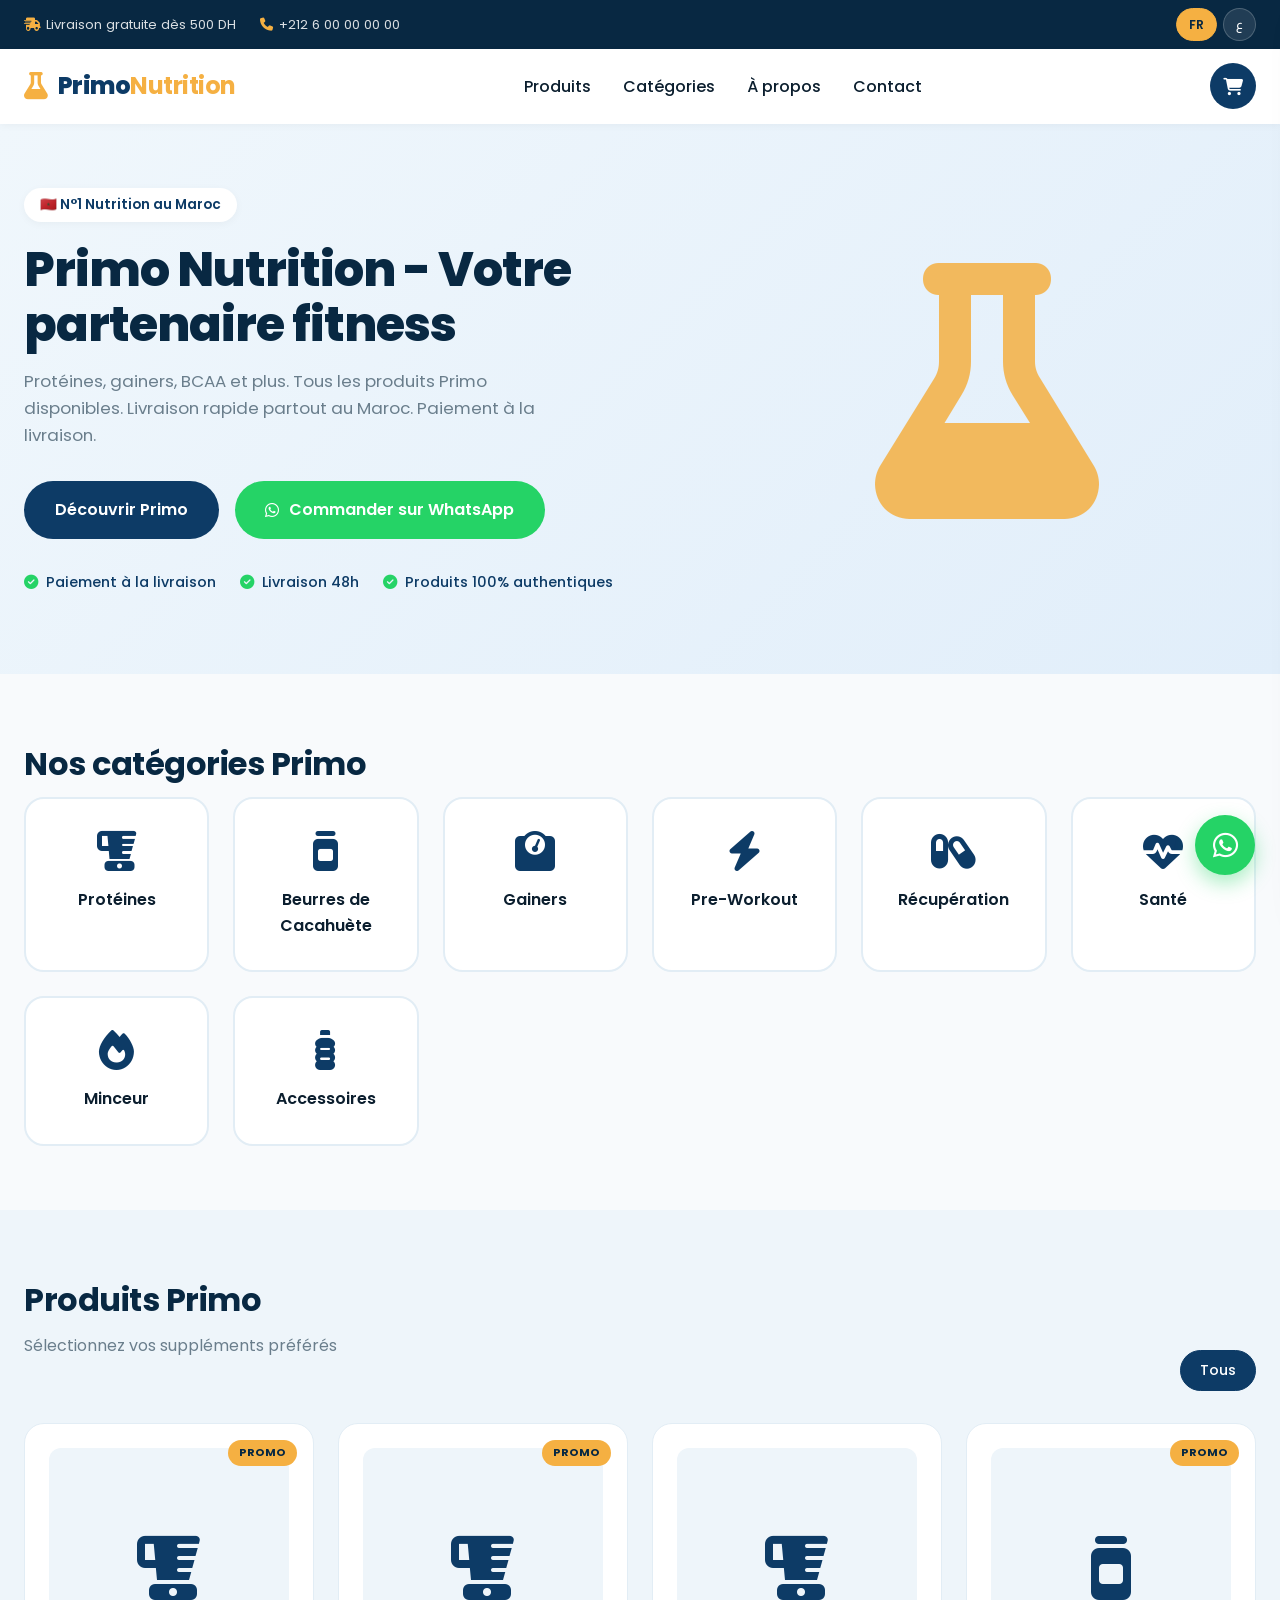
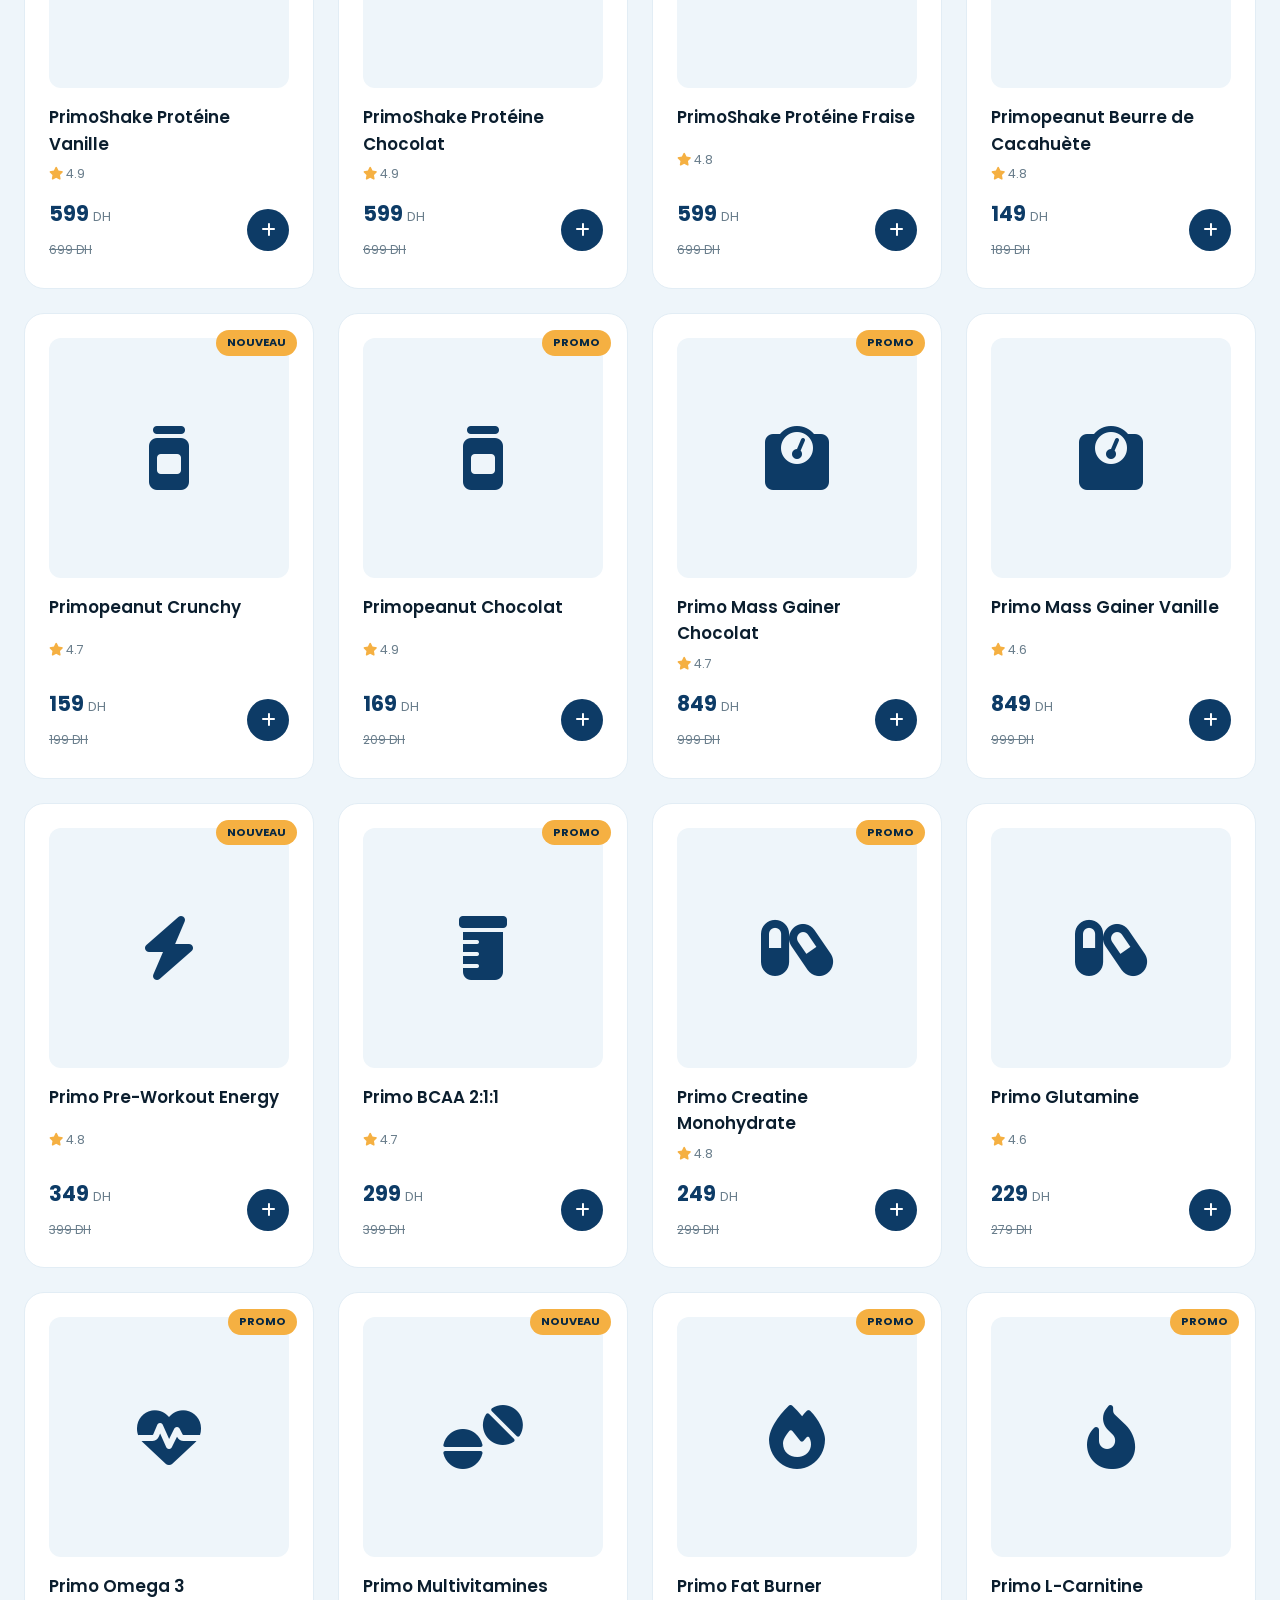
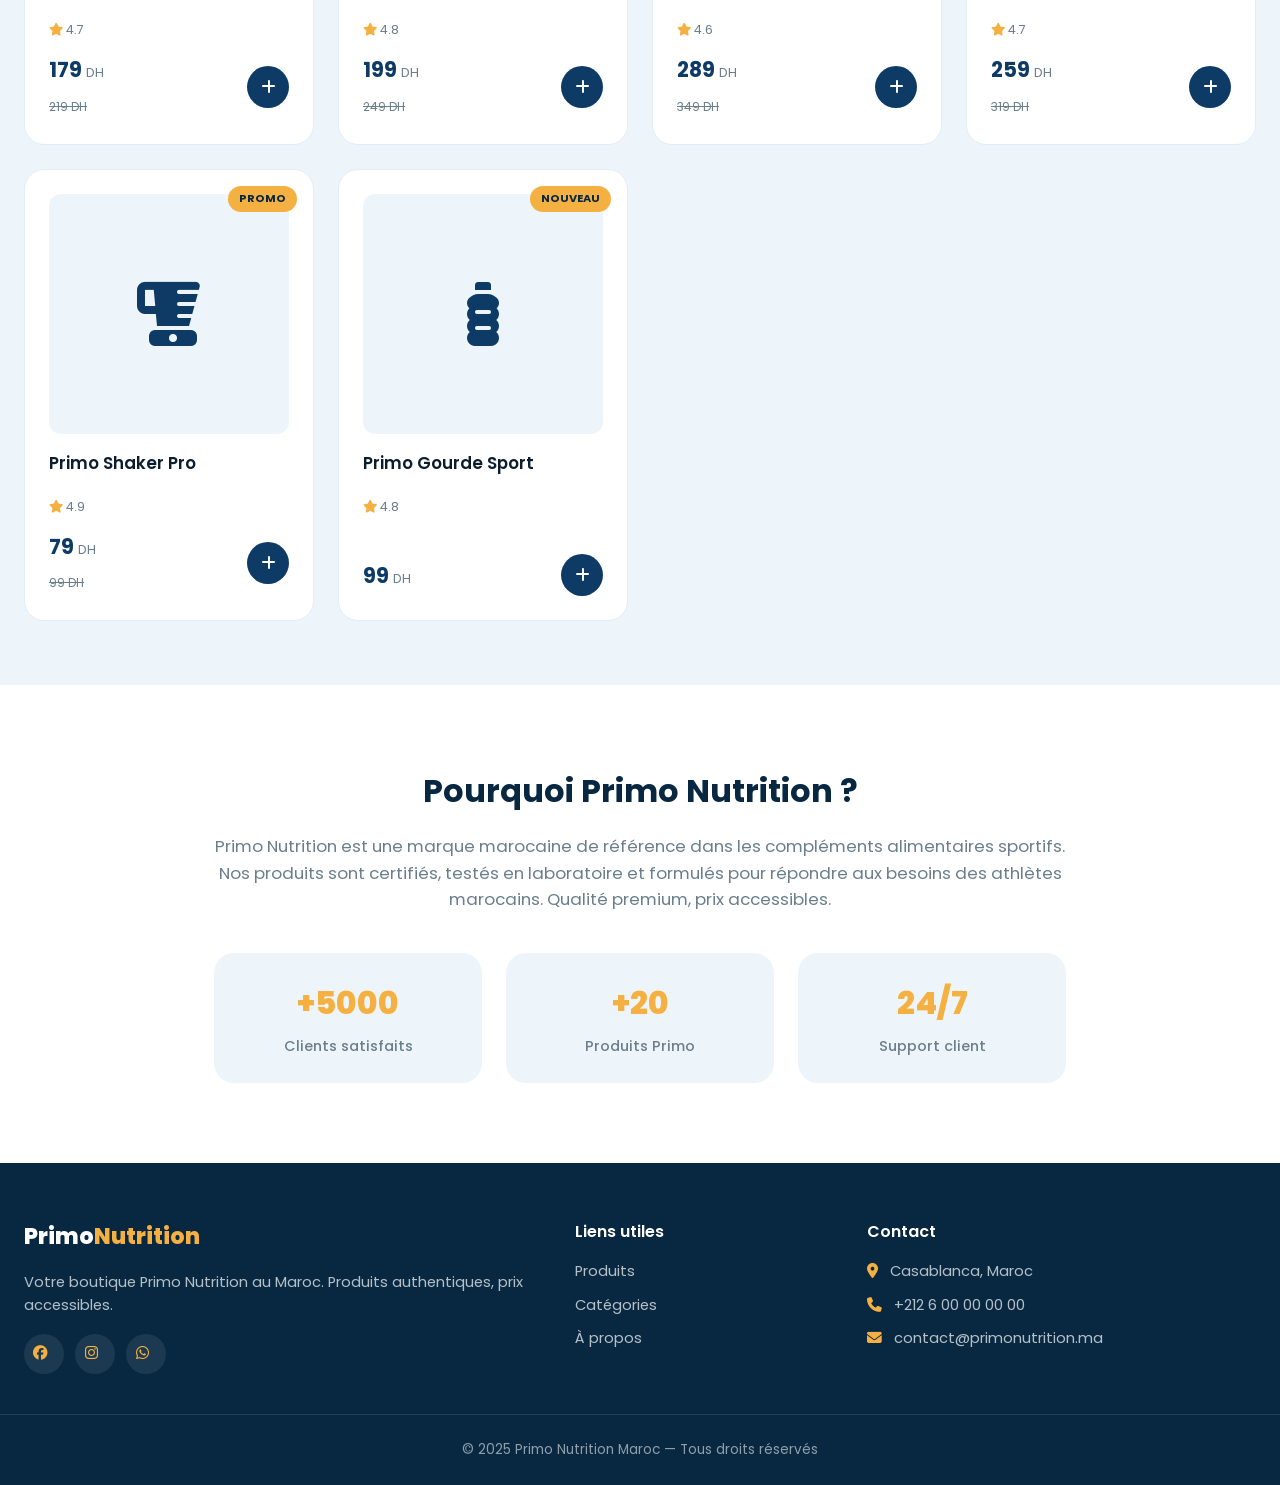
==== index.html @ eb12570e "Sites Gym" ====
<!DOCTYPE html>
<html lang="fr">
<head>
    <meta charset="UTF-8">
    <meta name="viewport" content="width=device-width, initial-scale=1.0">
    <meta name="description" content="Primo Nutrition Maroc - Compléments alimentaires sportifs. Protéines, gainers, BCAA. Livraison partout au Maroc. بريمو نيوترشن المغرب">
    <title>Primo Nutrition Maroc | Compléments Sportifs</title>
    
    <link rel="preconnect" href="https://fonts.googleapis.com">
    <link rel="preconnect" href="https://fonts.gstatic.com" crossorigin>
    <link href="https://fonts.googleapis.com/css2?family=Cairo:wght@400;600;700;900&family=Poppins:wght@400;500;600;700;800&display=swap" rel="stylesheet">
    <link rel="stylesheet" href="https://cdnjs.cloudflare.com/ajax/libs/font-awesome/6.4.0/css/all.min.css">
    <link rel="stylesheet" href="css/style.css">
</head>
<body id="bodyRoot">

    <!-- ============ TOP BAR ============ -->
    <div class="top-bar">
        <div class="container top-bar__inner">
            <div class="top-bar__left">
                <span><i class="fas fa-truck-fast"></i> <span data-i18n="freeShipping">Livraison gratuite dès 500 DH</span></span>
                <span><i class="fas fa-phone"></i> +212 6 00 00 00 00</span>
            </div>
            <div class="top-bar__right">
                <button class="lang-btn active" data-lang="fr">FR</button>
                <button class="lang-btn" data-lang="ar">ع</button>
            </div>
        </div>
    </div>

    <!-- ============ HEADER ============ -->
    <header class="header">
        <div class="container header__inner">
            <a href="#" class="logo">
                <i class="fas fa-flask"></i>
                <span>Primo<strong>Nutrition</strong></span>
            </a>

            <nav class="nav" id="mainNav">
                <a href="#products" data-i18n="navProducts">Produits</a>
                <a href="#categories" data-i18n="navCategories">Catégories</a>
                <a href="#about" data-i18n="navAbout">À propos</a>
                <a href="#contact" data-i18n="navContact">Contact</a>
            </nav>

            <div class="header__actions">
                <button class="menu-toggle" id="menuToggle" aria-label="Menu">
                    <i class="fas fa-bars"></i>
                </button>
                <button class="cart-btn" id="cartBtn" aria-label="Cart">
                    <i class="fas fa-shopping-cart"></i>
                    <span class="cart-badge" id="cartBadge">0</span>
                </button>
            </div>
        </div>
    </header>

    <!-- ============ HERO ============ -->
    <section class="hero">
        <div class="container hero__inner">
            <div class="hero__content">
                <span class="hero__badge" data-i18n="heroBadge">🇲🇦 N°1 Nutrition au Maroc</span>
                <h1 data-i18n="heroTitle">Primo Nutrition - Votre partenaire fitness</h1>
                <p data-i18n="heroSubtitle">Protéines, gainers, BCAA et plus. Tous les produits Primo disponibles. Livraison rapide partout au Maroc. Paiement à la livraison.</p>
                <div class="hero__cta">
                    <a href="#products" class="btn btn--primary" data-i18n="heroShopNow">Découvrir Primo</a>
                    <a href="https://wa.me/212600000000" target="_blank" class="btn btn--whatsapp">
                        <i class="fab fa-whatsapp"></i> <span data-i18n="heroWhatsapp">Commander sur WhatsApp</span>
                    </a>
                </div>
                <div class="hero__features">
                    <div class="feature"><i class="fas fa-check-circle"></i> <span data-i18n="feature1">Paiement à la livraison</span></div>
                    <div class="feature"><i class="fas fa-check-circle"></i> <span data-i18n="feature2">Livraison 48h</span></div>
                    <div class="feature"><i class="fas fa-check-circle"></i> <span data-i18n="feature3">Produits 100% authentiques</span></div>
                </div>
            </div>
            <div class="hero__image">
                <i class="fas fa-flask"></i>
            </div>
        </div>
    </section>

    <!-- ============ CATEGORIES ============ -->
    <section class="categories" id="categories">
        <div class="container">
            <h2 class="section-title" data-i18n="categoriesTitle">Nos catégories Primo</h2>
            <div class="categories__grid" id="categoriesGrid"></div>
        </div>
    </section>

    <!-- ============ PRODUCTS ============ -->
    <section class="products" id="products">
        <div class="container">
            <div class="products__header">
                <div>
                    <h2 class="section-title" data-i18n="productsTitle">Produits Primo</h2>
                    <p class="section-subtitle" data-i18n="productsSubtitle">Sélectionnez vos suppléments préférés</p>
                </div>
                <div class="products__filter" id="filterContainer">
                    <button class="filter-btn active" data-filter="all" data-i18n="filterAll">Tous</button>
                </div>
            </div>
            <div class="products__grid" id="productsGrid"></div>
        </div>
    </section>

    <!-- ============ ABOUT ============ -->
    <section class="about" id="about">
        <div class="container about__inner">
            <div class="about__content">
                <h2 data-i18n="aboutTitle">Pourquoi Primo Nutrition ?</h2>
                <p data-i18n="aboutText">Primo Nutrition est une marque marocaine de référence dans les compléments alimentaires sportifs. Nos produits sont certifiés, testés en laboratoire et formulés pour répondre aux besoins des athlètes marocains. Qualité premium, prix accessibles.</p>
                <div class="about__stats">
                    <div class="stat"><strong>+5000</strong> <span data-i18n="stat1">Clients satisfaits</span></div>
                    <div class="stat"><strong>+20</strong> <span data-i18n="stat2">Produits Primo</span></div>
                    <div class="stat"><strong>24/7</strong> <span data-i18n="stat3">Support client</span></div>
                </div>
            </div>
        </div>
    </section>

    <!-- ============ FOOTER ============ -->
    <footer class="footer" id="contact">
        <div class="container footer__inner">
            <div class="footer__col">
                <h3>Primo<span>Nutrition</span></h3>
                <p data-i18n="footerAbout">Votre boutique Primo Nutrition au Maroc. Produits authentiques, prix accessibles.</p>
                <div class="footer__social">
                    <a href="#"><i class="fab fa-facebook"></i></a>
                    <a href="#"><i class="fab fa-instagram"></i></a>
                    <a href="https://wa.me/212600000000"><i class="fab fa-whatsapp"></i></a>
                </div>
            </div>
            <div class="footer__col">
                <h4 data-i18n="footerLinks">Liens utiles</h4>
                <a href="#products" data-i18n="navProducts">Produits</a>
                <a href="#categories" data-i18n="navCategories">Catégories</a>
                <a href="#about" data-i18n="navAbout">À propos</a>
            </div>
            <div class="footer__col">
                <h4 data-i18n="footerContact">Contact</h4>
                <p><i class="fas fa-map-marker-alt"></i> Casablanca, Maroc</p>
                <p><i class="fas fa-phone"></i> +212 6 00 00 00 00</p>
                <p><i class="fas fa-envelope"></i> contact@primonutrition.ma</p>
            </div>
        </div>
        <div class="footer__bottom">
            <p>© 2025 Primo Nutrition Maroc — <span data-i18n="footerRights">Tous droits réservés</span></p>
        </div>
    </footer>

    <!-- ============ CART SIDEBAR ============ -->
    <aside class="cart-sidebar" id="cartSidebar">
        <div class="cart-sidebar__header">
            <h3><i class="fas fa-shopping-bag"></i> <span data-i18n="cartTitle">Mon panier</span></h3>
            <button class="close-btn" id="closeCart">&times;</button>
        </div>
        <div class="cart-sidebar__body" id="cartBody"></div>
        <div class="cart-sidebar__footer">
            <div class="cart-total">
                <span data-i18n="cartTotal">Total:</span>
                <strong id="cartTotal">0 DH</strong>
            </div>
            <button class="btn btn--primary btn--full" id="checkoutBtn" data-i18n="cartCheckout">Passer la commande</button>
        </div>
    </aside>

    <!-- ============ CHECKOUT MODAL ============ -->
    <div class="modal" id="checkoutModal">
        <div class="modal__dialog">
            <div class="modal__header">
                <h3 data-i18n="checkoutTitle">Finaliser la commande</h3>
                <button class="close-btn" id="closeCheckout">&times;</button>
            </div>
            <div class="modal__body">
                <form id="checkoutForm">
                    <div class="form-row">
                        <div class="form-group">
                            <label data-i18n="formName">Nom complet *</label>
                            <input type="text" name="name" required>
                        </div>
                        <div class="form-group">
                            <label data-i18n="formPhone">Téléphone / WhatsApp *</label>
                            <input type="tel" name="phone" required placeholder="06XXXXXXXX">
                        </div>
                    </div>
                    <div class="form-row">
                        <div class="form-group">
                            <label data-i18n="formCity">Ville *</label>
                            <input type="text" name="city" required>
                        </div>
                        <div class="form-group">
                            <label data-i18n="formAddress">Adresse *</label>
                            <input type="text" name="address" required>
                        </div>
                    </div>
                    <div class="form-group">
                        <label data-i18n="formNotes">Notes (optionnel)</label>
                        <textarea name="notes" rows="2"></textarea>
                    </div>

                    <label class="payment-label" data-i18n="formPayment">Mode de paiement *</label>
                    <div class="payment-options">
                        <label class="payment-option">
                            <input type="radio" name="payment" value="credit" checked>
                            <div class="payment-option__inner">
                                <i class="fas fa-credit-card"></i>
                                <span data-i18n="payCredit">Carte bancaire</span>
                            </div>
                        </label>
                        <label class="payment-option">
                            <input type="radio" name="payment" value="bank">
                            <div class="payment-option__inner">
                                <i class="fas fa-university"></i>
                                <span data-i18n="payBank">Virement</span>
                            </div>
                        </label>
                        <label class="payment-option">
                            <input type="radio" name="payment" value="cash">
                            <div class="payment-option__inner">
                                <i class="fas fa-money-bill-wave"></i>
                                <span data-i18n="payCash">Espèces (à la livraison)</span>
                            </div>
                        </label>
                    </div>

                    <div class="order-summary" id="orderSummary"></div>

                    <button type="submit" class="btn btn--primary btn--full" data-i18n="formConfirm">Confirmer la commande</button>
                </form>
            </div>
        </div>
    </div>

    <!-- ============ SUCCESS MODAL ============ -->
    <div class="modal" id="successModal">
        <div class="modal__dialog modal__dialog--small">
            <div class="success-content">
                <div class="success-icon"><i class="fas fa-check"></i></div>
                <h3 data-i18n="successTitle">Commande confirmée !</h3>
                <p data-i18n="successText">Merci pour votre commande Primo. Nous vous contacterons très bientôt.</p>
                <a href="https://wa.me/212600000000" target="_blank" class="btn btn--whatsapp btn--full">
                    <i class="fab fa-whatsapp"></i> <span data-i18n="successWhatsapp">Suivre sur WhatsApp</span>
                </a>
                <button class="btn btn--outline btn--full" id="closeSuccess" data-i18n="successClose">Fermer</button>
            </div>
        </div>
    </div>

    <!-- ============ OVERLAY ============ -->
    <div class="overlay" id="overlay"></div>

    <!-- ============ TOAST ============ -->
    <div class="toast" id="toast"></div>

    <!-- ============ WHATSAPP FLOAT ============ -->
    <a href="https://wa.me/212600000000?text=Bonjour%20Primo%20Nutrition" target="_blank" class="whatsapp-float" aria-label="WhatsApp">
        <i class="fab fa-whatsapp"></i>
    </a>

    <!-- ============ SCRIPTS ============ -->
    <script src="js/translations.js"></script>
    <script src="js/products.js"></script>
    <script src="js/cart.js"></script>
    <script src="js/main.js"></script>
</body>
</html>
---- css/style.css ----
/* ============================================
   GYMHOUSE - MAIN STYLESHEET
   ============================================ */

/* ---------- RESET & BASE ---------- */
* {
    margin: 0;
    padding: 0;
    box-sizing: border-box;
}

:root {
    --primary: #0d3b66;
    --primary-light: #1a4b6d;
    --primary-dark: #082842;
    --accent: #f5b042;
    --accent-dark: #e09b30;
    --success: #25d366;
    --danger: #e74c3c;
    --bg: #f8fafc;
    --bg-soft: #eef5fa;
    --text: #0b1e2e;
    --text-muted: #6a7e8c;
    --border: #e2edf5;
    --white: #ffffff;
    --shadow-sm: 0 2px 8px rgba(0, 0, 0, 0.04);
    --shadow-md: 0 8px 20px rgba(0, 0, 0, 0.08);
    --shadow-lg: 0 20px 40px rgba(0, 0, 0, 0.12);
    --radius-sm: 12px;
    --radius-md: 20px;
    --radius-lg: 28px;
    --radius-full: 999px;
    --transition: all 0.25s cubic-bezier(0.4, 0, 0.2, 1);
}

html { scroll-behavior: smooth; }

body {
    font-family: 'Poppins', 'Cairo', -apple-system, BlinkMacSystemFont, sans-serif;
    background-color: var(--bg);
    color: var(--text);
    line-height: 1.6;
    overflow-x: hidden;
}

body.rtl {
    font-family: 'Cairo', 'Poppins', sans-serif;
    direction: rtl;
    text-align: right;
}

img { max-width: 100%; display: block; }
a { text-decoration: none; color: inherit; }
button { font-family: inherit; cursor: pointer; border: none; background: none; }
input, textarea, select { font-family: inherit; }

.container {
    max-width: 1280px;
    margin: 0 auto;
    padding: 0 1.5rem;
}

/* ---------- TYPOGRAPHY ---------- */
.section-title {
    font-size: 2rem;
    font-weight: 700;
    color: var(--primary-dark);
    margin-bottom: 0.5rem;
    letter-spacing: -0.5px;
}

.section-subtitle {
    color: var(--text-muted);
    font-size: 1rem;
    margin-bottom: 2rem;
}

/* ---------- TOP BAR ---------- */
.top-bar {
    background: var(--primary-dark);
    color: rgba(255, 255, 255, 0.85);
    font-size: 0.82rem;
    padding: 0.5rem 0;
}

.top-bar__inner {
    display: flex;
    justify-content: space-between;
    align-items: center;
    gap: 1rem;
    flex-wrap: wrap;
}

.top-bar__left {
    display: flex;
    gap: 1.5rem;
    flex-wrap: wrap;
}

.top-bar__left span {
    display: flex;
    align-items: center;
    gap: 6px;
}

.top-bar__left i { color: var(--accent); }

.top-bar__right {
    display: flex;
    gap: 6px;
}

.lang-btn {
    background: rgba(255, 255, 255, 0.1);
    color: white;
    border: 1px solid rgba(255, 255, 255, 0.2);
    padding: 0.25rem 0.75rem;
    border-radius: var(--radius-full);
    font-size: 0.78rem;
    font-weight: 600;
    transition: var(--transition);
}

.lang-btn:hover,
.lang-btn.active {
    background: var(--accent);
    color: var(--primary-dark);
    border-color: var(--accent);
}

/* ---------- HEADER ---------- */
.header {
    background: var(--white);
    box-shadow: var(--shadow-sm);
    position: sticky;
    top: 0;
    z-index: 100;
    padding: 0.9rem 0;
}

.header__inner {
    display: flex;
    align-items: center;
    justify-content: space-between;
    gap: 1.5rem;
}

.logo {
    display: flex;
    align-items: center;
    gap: 10px;
    font-size: 1.5rem;
    font-weight: 800;
    color: var(--primary);
    letter-spacing: -0.5px;
}

.logo i { color: var(--accent); font-size: 1.7rem; }
.logo strong { color: var(--accent); }

.nav { display: flex; gap: 2rem; }

.nav a {
    font-weight: 500;
    color: var(--text);
    position: relative;
    padding: 0.25rem 0;
    transition: var(--transition);
}

.nav a::after {
    content: '';
    position: absolute;
    bottom: 0;
    left: 0;
    width: 0;
    height: 2px;
    background: var(--accent);
    transition: width 0.3s;
}

.nav a:hover { color: var(--primary); }
.nav a:hover::after { width: 100%; }

.header__actions {
    display: flex;
    align-items: center;
    gap: 1rem;
}

.menu-toggle {
    display: none;
    font-size: 1.4rem;
    color: var(--primary);
    padding: 0.5rem;
}

.cart-btn {
    position: relative;
    background: var(--primary);
    color: white;
    width: 46px;
    height: 46px;
    border-radius: 50%;
    display: flex;
    align-items: center;
    justify-content: center;
    font-size: 1.1rem;
    transition: var(--transition);
}

.cart-btn:hover {
    background: var(--accent);
    color: var(--primary-dark);
    transform: scale(1.05);
}

.cart-badge {
    position: absolute;
    top: -4px;
    right: -4px;
    background: var(--accent);
    color: var(--primary-dark);
    font-size: 0.7rem;
    font-weight: 700;
    width: 22px;
    height: 22px;
    border-radius: 50%;
    display: flex;
    align-items: center;
    justify-content: center;
    border: 2px solid white;
}

/* ---------- HERO ---------- */
.hero {
    background: linear-gradient(135deg, #f0f7fc 0%, #e1eefa 100%);
    padding: 4rem 0 5rem;
    position: relative;
    overflow: hidden;
}

.hero__inner {
    display: grid;
    grid-template-columns: 1.2fr 1fr;
    align-items: center;
    gap: 3rem;
}

.hero__badge {
    display: inline-block;
    background: var(--white);
    color: var(--primary);
    padding: 0.4rem 1rem;
    border-radius: var(--radius-full);
    font-size: 0.85rem;
    font-weight: 600;
    margin-bottom: 1.2rem;
    box-shadow: var(--shadow-sm);
}

.hero__content h1 {
    font-size: 3rem;
    font-weight: 800;
    line-height: 1.15;
    color: var(--primary-dark);
    margin-bottom: 1rem;
    letter-spacing: -1px;
}

.hero__content p {
    font-size: 1.05rem;
    color: var(--text-muted);
    margin-bottom: 2rem;
    max-width: 520px;
}

.hero__cta {
    display: flex;
    gap: 1rem;
    flex-wrap: wrap;
    margin-bottom: 2rem;
}

.hero__features {
    display: flex;
    gap: 1.5rem;
    flex-wrap: wrap;
}

.feature {
    display: flex;
    align-items: center;
    gap: 8px;
    font-size: 0.9rem;
    font-weight: 500;
    color: var(--primary);
}

.feature i { color: var(--success); }

.hero__image {
    display: flex;
    align-items: center;
    justify-content: center;
    font-size: 16rem;
    color: var(--accent);
    opacity: 0.85;
    animation: float 4s ease-in-out infinite;
}

@keyframes float {
    0%, 100% { transform: translateY(0); }
    50% { transform: translateY(-20px); }
}

/* ---------- BUTTONS ---------- */
.btn {
    display: inline-flex;
    align-items: center;
    justify-content: center;
    gap: 10px;
    padding: 0.9rem 1.8rem;
    border-radius: var(--radius-full);
    font-weight: 600;
    font-size: 1rem;
    transition: var(--transition);
    cursor: pointer;
    border: 2px solid transparent;
    white-space: nowrap;
}

.btn--primary { background: var(--primary); color: white; }
.btn--primary:hover {
    background: var(--primary-dark);
    transform: translateY(-2px);
    box-shadow: var(--shadow-md);
}

.btn--accent { background: var(--accent); color: var(--primary-dark); }
.btn--accent:hover { background: var(--accent-dark); transform: translateY(-2px); }

.btn--whatsapp { background: var(--success); color: white; }
.btn--whatsapp:hover {
    background: #1eaf54;
    transform: translateY(-2px);
    box-shadow: 0 8px 20px rgba(37, 211, 102, 0.35);
}

.btn--outline {
    background: transparent;
    border: 2px solid var(--primary);
    color: var(--primary);
}
.btn--outline:hover { background: var(--primary); color: white; }

.btn--full { width: 100%; }

/* ---------- CATEGORIES ---------- */
.categories { padding: 4rem 0; }

.categories__grid {
    display: grid;
    grid-template-columns: repeat(auto-fit, minmax(180px, 1fr));
    gap: 1.5rem;
}

.category-card {
    background: var(--white);
    border-radius: var(--radius-md);
    padding: 2rem 1rem;
    text-align: center;
    cursor: pointer;
    transition: var(--transition);
    border: 2px solid var(--border);
}

.category-card:hover {
    border-color: var(--accent);
    transform: translateY(-5px);
    box-shadow: var(--shadow-md);
}

.category-card i {
    font-size: 2.5rem;
    color: var(--primary);
    margin-bottom: 1rem;
}

.category-card h3 {
    font-size: 1rem;
    font-weight: 600;
    color: var(--text);
}

/* ---------- PRIMO BRAND BANNER ---------- */
.brand-banner {
    padding: 3rem 0;
    background: linear-gradient(135deg, var(--primary-dark) 0%, var(--primary) 100%);
    color: white;
    position: relative;
    overflow: hidden;
}

.brand-banner::before {
    content: 'PRIMO';
    position: absolute;
    top: 50%;
    left: 50%;
    transform: translate(-50%, -50%);
    font-size: 15rem;
    font-weight: 900;
    color: rgba(255, 255, 255, 0.03);
    letter-spacing: 20px;
    pointer-events: none;
    white-space: nowrap;
}

.brand-banner__inner {
    display: flex;
    align-items: center;
    justify-content: space-between;
    gap: 2rem;
    flex-wrap: wrap;
    position: relative;
    z-index: 1;
}

.brand-banner__badge {
    display: inline-block;
    background: var(--accent);
    color: var(--primary-dark);
    padding: 0.3rem 0.9rem;
    border-radius: var(--radius-full);
    font-size: 0.8rem;
    font-weight: 700;
    margin-bottom: 1rem;
    text-transform: uppercase;
    letter-spacing: 1px;
}

.brand-banner__content h2 {
    font-size: 2.2rem;
    font-weight: 800;
    margin-bottom: 0.8rem;
}

.brand-banner__content p {
    color: rgba(255, 255, 255, 0.8);
    max-width: 520px;
    font-size: 1rem;
}

.brand-banner__products {
    display: flex;
    gap: 1.5rem;
    flex-wrap: wrap;
}

.primo-product {
    background: rgba(255, 255, 255, 0.1);
    border: 1px solid rgba(255, 255, 255, 0.2);
    border-radius: var(--radius-md);
    padding: 1.2rem 1.8rem;
    text-align: center;
    transition: var(--transition);
    backdrop-filter: blur(10px);
    min-width: 130px;
}

.primo-product:hover {
    background: rgba(245, 176, 66, 0.15);
    border-color: var(--accent);
    transform: translateY(-3px);
}

.primo-product i {
    font-size: 2rem;
    color: var(--accent);
    display: block;
    margin-bottom: 0.6rem;
}

.primo-product span {
    font-weight: 600;
    font-size: 0.95rem;
    color: white;
}

/* ---------- PRODUCTS ---------- */
.products {
    padding: 4rem 0;
    background: var(--bg-soft);
}

.products__header {
    display: flex;
    justify-content: space-between;
    align-items: flex-end;
    gap: 2rem;
    margin-bottom: 2rem;
    flex-wrap: wrap;
}

.products__filter {
    display: flex;
    gap: 0.5rem;
    flex-wrap: wrap;
}

.filter-btn {
    background: var(--white);
    color: var(--text-muted);
    padding: 0.55rem 1.2rem;
    border-radius: var(--radius-full);
    font-size: 0.9rem;
    font-weight: 500;
    transition: var(--transition);
    border: 1px solid var(--border);
}

.filter-btn:hover { color: var(--primary); }

.filter-btn.active {
    background: var(--primary);
    color: white;
    border-color: var(--primary);
}

.products__grid {
    display: grid;
    grid-template-columns: repeat(auto-fill, minmax(250px, 1fr));
    gap: 1.5rem;
}

.product-card {
    background: var(--white);
    border-radius: var(--radius-md);
    padding: 1.5rem;
    display: flex;
    flex-direction: column;
    transition: var(--transition);
    border: 1px solid var(--border);
    position: relative;
    overflow: hidden;
}

.product-card:hover {
    transform: translateY(-6px);
    box-shadow: var(--shadow-lg);
    border-color: transparent;
}

.product-card__badge {
    position: absolute;
    top: 1rem;
    inset-inline-end: 1rem;
    background: var(--accent);
    color: var(--primary-dark);
    font-size: 0.7rem;
    font-weight: 700;
    padding: 0.25rem 0.7rem;
    border-radius: var(--radius-full);
    text-transform: uppercase;
}

.product-card__image {
    width: 100%;
    aspect-ratio: 1;
    background: var(--bg-soft);
    border-radius: var(--radius-sm);
    display: flex;
    align-items: center;
    justify-content: center;
    font-size: 4rem;
    color: var(--primary);
    margin-bottom: 1rem;
    transition: var(--transition);
}

.product-card:hover .product-card__image {
    background: #e1eefa;
    transform: scale(1.03);
}

.product-card__title {
    font-size: 1.05rem;
    font-weight: 600;
    color: var(--text);
    margin-bottom: 0.4rem;
    min-height: 2.4em;
}

.product-card__category {
    font-size: 0.8rem;
    color: var(--text-muted);
    margin-bottom: 0.8rem;
}

.product-card__footer {
    display: flex;
    align-items: center;
    justify-content: space-between;
    gap: 1rem;
    margin-top: auto;
}

.product-card__price {
    font-size: 1.3rem;
    font-weight: 700;
    color: var(--primary);
}

.product-card__price small {
    font-size: 0.8rem;
    font-weight: 400;
    color: var(--text-muted);
}

.product-card__add {
    background: var(--primary);
    color: white;
    width: 42px;
    height: 42px;
    border-radius: 50%;
    display: flex;
    align-items: center;
    justify-content: center;
    font-size: 1rem;
    transition: var(--transition);
    flex-shrink: 0;
}

.product-card__add:hover {
    background: var(--accent);
    color: var(--primary-dark);
    transform: rotate(90deg);
}

/* ---------- ABOUT ---------- */
.about { padding: 5rem 0; background: var(--white); }

.about__inner {
    max-width: 900px;
    margin: 0 auto;
    text-align: center;
}

.about__content h2 {
    font-size: 2rem;
    font-weight: 700;
    color: var(--primary-dark);
    margin-bottom: 1rem;
}

.about__content p {
    color: var(--text-muted);
    font-size: 1.05rem;
    margin-bottom: 2.5rem;
}

.about__stats {
    display: grid;
    grid-template-columns: repeat(3, 1fr);
    gap: 1.5rem;
}

.stat {
    background: var(--bg-soft);
    border-radius: var(--radius-md);
    padding: 1.5rem 1rem;
}

.stat strong {
    display: block;
    font-size: 2rem;
    font-weight: 800;
    color: var(--accent);
    margin-bottom: 0.3rem;
}

.stat span {
    font-size: 0.9rem;
    color: var(--text-muted);
    font-weight: 500;
}

/* ---------- FOOTER ---------- */
.footer {
    background: var(--primary-dark);
    color: rgba(255, 255, 255, 0.8);
    padding: 3.5rem 0 0;
}

.footer__inner {
    display: grid;
    grid-template-columns: 2fr 1fr 1.5fr;
    gap: 2rem;
    padding-bottom: 2.5rem;
}

.footer__col h3 {
    color: white;
    font-size: 1.4rem;
    font-weight: 800;
    margin-bottom: 1rem;
}

.footer__col h3 span { color: var(--accent); }

.footer__col h4 {
    color: white;
    font-size: 1rem;
    margin-bottom: 1rem;
    font-weight: 600;
}

.footer__col p,
.footer__col a {
    display: block;
    margin-bottom: 0.6rem;
    font-size: 0.92rem;
    color: rgba(255, 255, 255, 0.7);
    transition: var(--transition);
}

.footer__col a:hover { color: var(--accent); }
.footer__col i { color: var(--accent); margin-inline-end: 8px; }

.footer__social {
    display: flex;
    gap: 0.7rem;
    margin-top: 1rem;
}

.footer__social a {
    width: 40px;
    height: 40px;
    background: rgba(255, 255, 255, 0.08);
    border-radius: 50%;
    display: flex;
    align-items: center;
    justify-content: center;
    margin-bottom: 0;
}

.footer__social a:hover {
    background: var(--accent);
    color: var(--primary-dark);
}

.footer__bottom {
    border-top: 1px solid rgba(255, 255, 255, 0.1);
    padding: 1.5rem 0;
    text-align: center;
    font-size: 0.85rem;
    color: rgba(255, 255, 255, 0.55);
}

/* ---------- CART SIDEBAR ---------- */
.cart-sidebar {
    position: fixed;
    top: 0;
    inset-inline-end: -450px;
    width: 420px;
    max-width: 100vw;
    height: 100vh;
    background: var(--white);
    box-shadow: var(--shadow-lg);
    z-index: 1000;
    display: flex;
    flex-direction: column;
    transition: inset-inline-end 0.35s cubic-bezier(0.4, 0, 0.2, 1);
}

.cart-sidebar.open { inset-inline-end: 0; }

.cart-sidebar__header {
    display: flex;
    align-items: center;
    justify-content: space-between;
    padding: 1.4rem 1.5rem;
    border-bottom: 1px solid var(--border);
}

.cart-sidebar__header h3 {
    font-size: 1.2rem;
    font-weight: 700;
    color: var(--primary-dark);
    display: flex;
    align-items: center;
    gap: 10px;
}

.cart-sidebar__header i { color: var(--accent); }

.close-btn {
    font-size: 1.8rem;
    color: var(--text-muted);
    line-height: 1;
    width: 36px;
    height: 36px;
    border-radius: 50%;
    transition: var(--transition);
}

.close-btn:hover { background: var(--bg-soft); color: var(--text); }

.cart-sidebar__body {
    flex: 1;
    overflow-y: auto;
    padding: 1.5rem;
}

.cart-sidebar__footer {
    padding: 1.5rem;
    border-top: 1px solid var(--border);
    background: var(--bg-soft);
}

.cart-total {
    display: flex;
    justify-content: space-between;
    align-items: center;
    font-size: 1.1rem;
    margin-bottom: 1rem;
}

.cart-total strong {
    font-size: 1.4rem;
    color: var(--primary);
    font-weight: 800;
}

.cart-item {
    display: flex;
    gap: 1rem;
    padding-bottom: 1rem;
    margin-bottom: 1rem;
    border-bottom: 1px solid var(--border);
}

.cart-item__image {
    width: 60px;
    height: 60px;
    background: var(--bg-soft);
    border-radius: var(--radius-sm);
    display: flex;
    align-items: center;
    justify-content: center;
    font-size: 1.6rem;
    color: var(--primary);
    flex-shrink: 0;
}

.cart-item__info { flex: 1; min-width: 0; }

.cart-item__title {
    font-size: 0.92rem;
    font-weight: 600;
    margin-bottom: 0.25rem;
    color: var(--text);
    overflow: hidden;
    text-overflow: ellipsis;
    white-space: nowrap;
}

.cart-item__price {
    font-size: 0.85rem;
    color: var(--primary);
    font-weight: 600;
    margin-bottom: 0.5rem;
}

.cart-item__controls {
    display: flex;
    align-items: center;
    gap: 0.6rem;
}

.qty-btn {
    background: var(--bg-soft);
    width: 28px;
    height: 28px;
    border-radius: 8px;
    display: flex;
    align-items: center;
    justify-content: center;
    font-weight: 700;
    color: var(--primary);
    transition: var(--transition);
}

.qty-btn:hover { background: var(--primary); color: white; }

.cart-item__qty {
    min-width: 24px;
    text-align: center;
    font-weight: 600;
    font-size: 0.9rem;
}

.cart-item__remove {
    color: var(--danger);
    font-size: 0.85rem;
    margin-inline-start: auto;
    transition: var(--transition);
    padding: 4px 8px;
    border-radius: 8px;
}

.cart-item__remove:hover { background: #ffeaea; }

.empty-cart {
    text-align: center;
    padding: 3rem 1rem;
    color: var(--text-muted);
}

.empty-cart i {
    font-size: 4rem;
    color: var(--border);
    margin-bottom: 1rem;
    display: block;
}

/* ---------- MODAL ---------- */
.modal {
    position: fixed;
    inset: 0;
    background: rgba(8, 40, 66, 0.5);
    backdrop-filter: blur(4px);
    z-index: 1100;
    display: none;
    align-items: center;
    justify-content: center;
    padding: 1.5rem;
    overflow-y: auto;
}

.modal.open { display: flex; animation: fadeIn 0.3s ease; }

@keyframes fadeIn {
    from { opacity: 0; }
    to { opacity: 1; }
}

.modal__dialog {
    background: var(--white);
    border-radius: var(--radius-lg);
    width: 100%;
    max-width: 620px;
    max-height: 92vh;
    overflow-y: auto;
    animation: slideUp 0.35s cubic-bezier(0.4, 0, 0.2, 1);
    box-shadow: var(--shadow-lg);
}

.modal__dialog--small { max-width: 420px; }

@keyframes slideUp {
    from { transform: translateY(30px); opacity: 0; }
    to { transform: translateY(0); opacity: 1; }
}

.modal__header {
    display: flex;
    align-items: center;
    justify-content: space-between;
    padding: 1.5rem 1.8rem;
    border-bottom: 1px solid var(--border);
    position: sticky;
    top: 0;
    background: var(--white);
    z-index: 1;
    border-radius: var(--radius-lg) var(--radius-lg) 0 0;
}

.modal__header h3 {
    font-size: 1.3rem;
    font-weight: 700;
    color: var(--primary-dark);
}

.modal__body { padding: 1.5rem 1.8rem 2rem; }

/* ---------- FORM ---------- */
.form-row {
    display: grid;
    grid-template-columns: 1fr 1fr;
    gap: 1rem;
}

.form-group { margin-bottom: 1.1rem; }

.form-group label {
    display: block;
    font-size: 0.88rem;
    font-weight: 600;
    color: var(--text);
    margin-bottom: 0.4rem;
}

.form-group input,
.form-group textarea,
.form-group select {
    width: 100%;
    padding: 0.8rem 1rem;
    border-radius: var(--radius-sm);
    border: 1.5px solid var(--border);
    font-size: 0.95rem;
    background: var(--bg);
    transition: var(--transition);
    color: var(--text);
}

.form-group input:focus,
.form-group textarea:focus {
    outline: none;
    border-color: var(--accent);
    background: var(--white);
    box-shadow: 0 0 0 4px rgba(245, 176, 66, 0.15);
}

.form-group textarea { resize: vertical; }

/* ---------- PAYMENT OPTIONS ---------- */
.payment-label {
    display: block;
    font-size: 0.88rem;
    font-weight: 600;
    color: var(--text);
    margin: 1rem 0 0.6rem;
}

.payment-options {
    display: grid;
    grid-template-columns: repeat(3, 1fr);
    gap: 0.7rem;
    margin-bottom: 1.5rem;
}

.payment-option {
    position: relative;
    cursor: pointer;
}

.payment-option input {
    position: absolute;
    opacity: 0;
    pointer-events: none;
}

.payment-option__inner {
    display: flex;
    flex-direction: column;
    align-items: center;
    justify-content: center;
    gap: 6px;
    padding: 1rem 0.5rem;
    border: 2px solid var(--border);
    border-radius: var(--radius-sm);
    text-align: center;
    transition: var(--transition);
    background: var(--white);
}

.payment-option__inner i {
    font-size: 1.4rem;
    color: var(--primary);
}

.payment-option__inner span {
    font-size: 0.8rem;
    font-weight: 600;
    color: var(--text);
}

.payment-option input:checked + .payment-option__inner {
    border-color: var(--accent);
    background: #fff8eb;
    box-shadow: 0 0 0 4px rgba(245, 176, 66, 0.15);
}

.payment-option input:checked + .payment-option__inner i {
    color: var(--accent-dark);
}

/* ---------- ORDER SUMMARY ---------- */
.order-summary {
    background: var(--bg-soft);
    border-radius: var(--radius-sm);
    padding: 1rem 1.2rem;
    margin-bottom: 1.5rem;
    font-size: 0.9rem;
}

.order-summary__row {
    display: flex;
    justify-content: space-between;
    padding: 0.35rem 0;
    color: var(--text-muted);
}

.order-summary__row--total {
    border-top: 1px solid var(--border);
    margin-top: 0.5rem;
    padding-top: 0.7rem;
    font-weight: 700;
    color: var(--primary-dark);
    font-size: 1.05rem;
}

/* ---------- SUCCESS MODAL ---------- */
.success-content {
    padding: 2.5rem 2rem;
    text-align: center;
}

.success-icon {
    width: 80px;
    height: 80px;
    border-radius: 50%;
    background: #e8f9ef;
    color: var(--success);
    display: flex;
    align-items: center;
    justify-content: center;
    font-size: 2.5rem;
    margin: 0 auto 1.5rem;
    animation: pop 0.5s cubic-bezier(0.68, -0.55, 0.27, 1.55);
}

@keyframes pop {
    0% { transform: scale(0); }
    100% { transform: scale(1); }
}

.success-content h3 {
    font-size: 1.4rem;
    font-weight: 700;
    color: var(--primary-dark);
    margin-bottom: 0.6rem;
}

.success-content p {
    color: var(--text-muted);
    margin-bottom: 1.8rem;
}

.success-content .btn { margin-bottom: 0.7rem; }

/* ---------- OVERLAY ---------- */
.overlay {
    position: fixed;
    inset: 0;
    background: rgba(8, 40, 66, 0.5);
    z-index: 999;
    opacity: 0;
    visibility: hidden;
    transition: var(--transition);
}

.overlay.active { opacity: 1; visibility: visible; }

/* ---------- TOAST ---------- */
.toast {
    position: fixed;
    bottom: 30px;
    left: 50%;
    transform: translateX(-50%) translateY(100px);
    background: var(--primary-dark);
    color: white;
    padding: 0.9rem 1.6rem;
    border-radius: var(--radius-full);
    font-weight: 500;
    font-size: 0.92rem;
    box-shadow: var(--shadow-lg);
    z-index: 2000;
    opacity: 0;
    transition: var(--transition);
    display: flex;
    align-items: center;
    gap: 10px;
    max-width: 90vw;
}

.toast.show {
    opacity: 1;
    transform: translateX(-50%) translateY(0);
}

.toast i { color: var(--success); font-size: 1.1rem; }

/* ---------- WHATSAPP FLOAT ---------- */
.whatsapp-float {
    position: fixed;
    bottom: 25px;
    inset-inline-end: 25px;
    width: 60px;
    height: 60px;
    background: var(--success);
    color: white;
    border-radius: 50%;
    display: flex;
    align-items: center;
    justify-content: center;
    font-size: 1.8rem;
    box-shadow: 0 8px 20px rgba(37, 211, 102, 0.4);
    z-index: 900;
    transition: var(--transition);
    animation: pulse 2s infinite;
}

.whatsapp-float:hover {
    transform: scale(1.1);
    background: #1eaf54;
}

@keyframes pulse {
    0% { box-shadow: 0 8px 20px rgba(37, 211, 102, 0.4), 0 0 0 0 rgba(37, 211, 102, 0.4); }
    70% { box-shadow: 0 8px 20px rgba(37, 211, 102, 0.4), 0 0 0 15px rgba(37, 211, 102, 0); }
    100% { box-shadow: 0 8px 20px rgba(37, 211, 102, 0.4), 0 0 0 0 rgba(37, 211, 102, 0); }
}

/* ---------- RESPONSIVE ---------- */
@media (max-width: 968px) {
    .hero__inner { grid-template-columns: 1fr; text-align: center; }
    .hero__content p { margin-inline: auto; }
    .hero__cta, .hero__features { justify-content: center; }
    .hero__image { font-size: 10rem; }
    .hero__content h1 { font-size: 2.2rem; }
    .footer__inner { grid-template-columns: 1fr 1fr; }
    .brand-banner__inner { flex-direction: column; text-align: center; }
    .brand-banner__products { justify-content: center; }
    .brand-banner__content p { margin-inline: auto; }
}

@media (max-width: 768px) {
    .nav {
        position: fixed;
        top: 0;
        inset-inline-start: -100%;
        width: 75%;
        max-width: 300px;
        height: 100vh;
        background: var(--white);
        flex-direction: column;
        padding: 5rem 2rem 2rem;
        box-shadow: var(--shadow-lg);
        transition: inset-inline-start 0.35s;
        z-index: 1050;
    }
    .nav.open { inset-inline-start: 0; }
    .menu-toggle { display: block; }
    .top-bar__left span:last-child { display: none; }
    .products__header { flex-direction: column; align-items: flex-start; }
    .form-row { grid-template-columns: 1fr; }
    .payment-options { grid-template-columns: 1fr; }
    .payment-option__inner { flex-direction: row; justify-content: flex-start; padding: 0.8rem 1rem; }
    .about__stats { grid-template-columns: 1fr; }
    .footer__inner { grid-template-columns: 1fr; text-align: center; }
    .footer__social { justify-content: center; }
    .cart-sidebar { width: 100%; inset-inline-end: -100%; }
    .section-title { font-size: 1.6rem; }
}

@media (max-width: 480px) {
    .container { padding: 0 1rem; }
    .hero { padding: 2.5rem 0 3rem; }
    .hero__content h1 { font-size: 1.8rem; }
    .products__grid { grid-template-columns: repeat(auto-fill, minmax(160px, 1fr)); gap: 1rem; }
    .product-card { padding: 1rem; }
    .product-card__image { font-size: 2.5rem; }
    .product-card__title { font-size: 0.9rem; }
    .product-card__price { font-size: 1.05rem; }
    .whatsapp-float { width: 52px; height: 52px; font-size: 1.5rem; bottom: 18px; inset-inline-end: 18px; }
    .btn { padding: 0.8rem 1.3rem; font-size: 0.9rem; }
    .brand-banner__content h2 { font-size: 1.6rem; }
    .primo-product { padding: 0.9rem 1.2rem; min-width: 110px; }
}
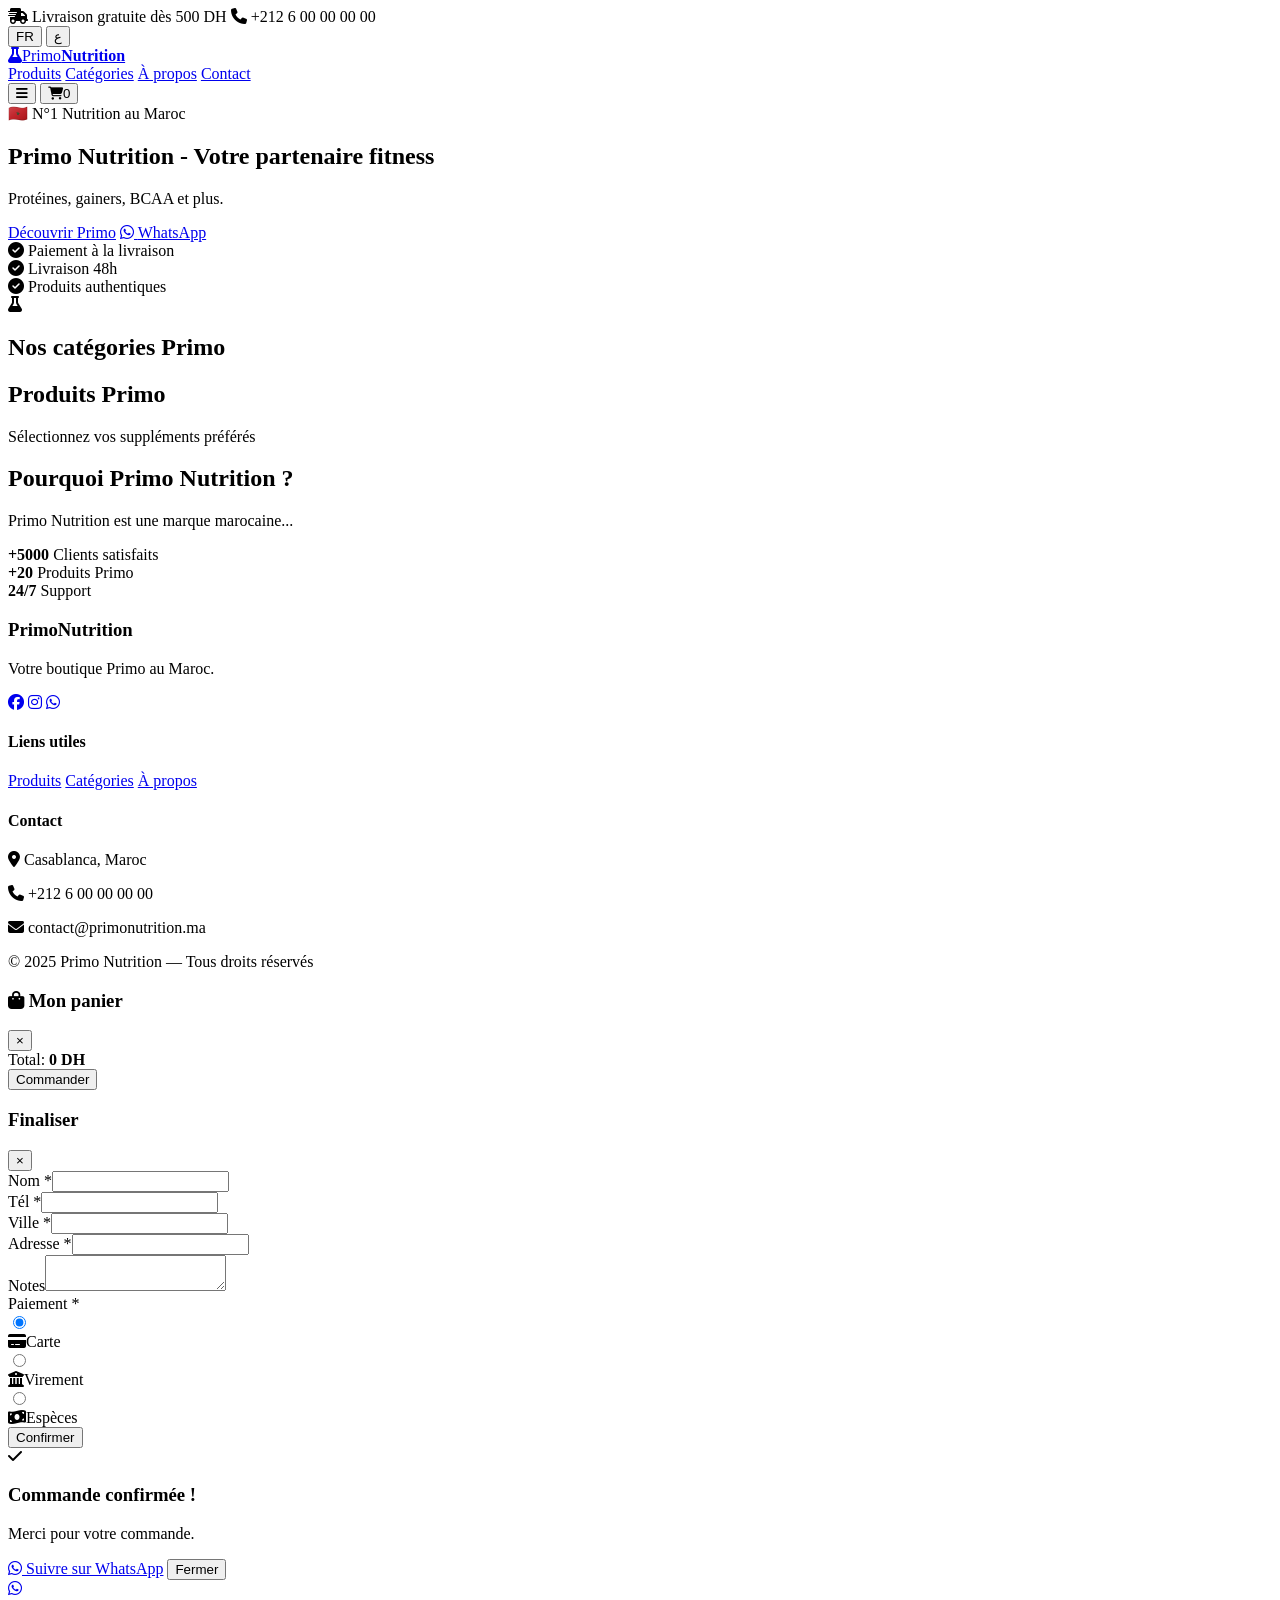
==== commit 21ce3c10: "Upload" ====
--- a/index.html
+++ b/index.html
@@ -1,267 +1,188 @@
 <!DOCTYPE html>
 <html lang="fr">
 <head>
-    <meta charset="UTF-8">
-    <meta name="viewport" content="width=device-width, initial-scale=1.0">
-    <meta name="description" content="Primo Nutrition Maroc - Compléments alimentaires sportifs. Protéines, gainers, BCAA. Livraison partout au Maroc. بريمو نيوترشن المغرب">
-    <title>Primo Nutrition Maroc | Compléments Sportifs</title>
-    
-    <link rel="preconnect" href="https://fonts.googleapis.com">
-    <link rel="preconnect" href="https://fonts.gstatic.com" crossorigin>
-    <link href="https://fonts.googleapis.com/css2?family=Cairo:wght@400;600;700;900&family=Poppins:wght@400;500;600;700;800&display=swap" rel="stylesheet">
-    <link rel="stylesheet" href="https://cdnjs.cloudflare.com/ajax/libs/font-awesome/6.4.0/css/all.min.css">
-    <link rel="stylesheet" href="css/style.css">
+<meta charset="UTF-8">
+<base href="/dashboard/gym/">
+<meta name="viewport" content="width=device-width, initial-scale=1.0">
+<title>Primo Nutrition Maroc | Compléments Sportifs</title>
+<link rel="preconnect" href="https://fonts.googleapis.com">
+<link href="https://fonts.googleapis.com/css2?family=Cairo:wght@400;600;700;900&family=Poppins:wght@400;500;600;700;800&display=swap" rel="stylesheet">
+<link rel="stylesheet" href="https://cdnjs.cloudflare.com/ajax/libs/font-awesome/6.4.0/css/all.min.css">
+<link rel="stylesheet" href="css/style.css">
 </head>
 <body id="bodyRoot">
 
-    <!-- ============ TOP BAR ============ -->
-    <div class="top-bar">
-        <div class="container top-bar__inner">
-            <div class="top-bar__left">
-                <span><i class="fas fa-truck-fast"></i> <span data-i18n="freeShipping">Livraison gratuite dès 500 DH</span></span>
-                <span><i class="fas fa-phone"></i> +212 6 00 00 00 00</span>
+<div class="top-bar">
+    <div class="container top-bar__inner">
+        <div class="top-bar__left">
+            <span><i class="fas fa-truck-fast"></i> <span data-i18n="freeShipping">Livraison gratuite dès 500 DH</span></span>
+            <span><i class="fas fa-phone"></i> +212 6 00 00 00 00</span>
+        </div>
+        <div class="top-bar__right">
+            <button class="lang-btn active" data-lang="fr">FR</button>
+            <button class="lang-btn" data-lang="ar">ع</button>
+        </div>
+    </div>
+</div>
+
+<header class="header">
+    <div class="container header__inner">
+        <a href="#" class="logo"><i class="fas fa-flask"></i><span>Primo<strong>Nutrition</strong></span></a>
+        <nav class="nav" id="mainNav">
+            <a href="#products" data-i18n="navProducts">Produits</a>
+            <a href="#categories" data-i18n="navCategories">Catégories</a>
+            <a href="#about" data-i18n="navAbout">À propos</a>
+            <a href="#contact" data-i18n="navContact">Contact</a>
+        </nav>
+        <div class="header__actions">
+            <button class="menu-toggle" id="menuToggle"><i class="fas fa-bars"></i></button>
+            <button class="cart-btn" id="cartBtn"><i class="fas fa-shopping-cart"></i><span class="cart-badge" id="cartBadge">0</span></button>
+        </div>
+    </div>
+</header>
+
+<section class="hero">
+    <div class="container hero__inner">
+        <div class="hero__content">
+            <span class="hero__badge" data-i18n="heroBadge">🇲🇦 N°1 Nutrition au Maroc</span>
+            <h1 data-i18n="heroTitle">Primo Nutrition - Votre partenaire fitness</h1>
+            <p data-i18n="heroSubtitle">Protéines, gainers, BCAA et plus.</p>
+            <div class="hero__cta">
+                <a href="#products" class="btn btn--primary" data-i18n="heroShopNow">Découvrir Primo</a>
+                <a href="https://wa.me/212600000000" target="_blank" class="btn btn--whatsapp"><i class="fab fa-whatsapp"></i> <span data-i18n="heroWhatsapp">WhatsApp</span></a>
             </div>
-            <div class="top-bar__right">
-                <button class="lang-btn active" data-lang="fr">FR</button>
-                <button class="lang-btn" data-lang="ar">ع</button>
+            <div class="hero__features">
+                <div class="feature"><i class="fas fa-check-circle"></i> <span data-i18n="feature1">Paiement à la livraison</span></div>
+                <div class="feature"><i class="fas fa-check-circle"></i> <span data-i18n="feature2">Livraison 48h</span></div>
+                <div class="feature"><i class="fas fa-check-circle"></i> <span data-i18n="feature3">Produits authentiques</span></div>
+            </div>
+        </div>
+        <div class="hero__image"><i class="fas fa-flask"></i></div>
+    </div>
+</section>
+
+<section class="categories" id="categories">
+    <div class="container">
+        <h2 class="section-title" data-i18n="categoriesTitle">Nos catégories Primo</h2>
+        <div class="categories__grid" id="categoriesGrid"></div>
+    </div>
+</section>
+
+<section class="products" id="products">
+    <div class="container">
+        <div class="products__header">
+            <div>
+                <h2 class="section-title" data-i18n="productsTitle">Produits Primo</h2>
+                <p class="section-subtitle" data-i18n="productsSubtitle">Sélectionnez vos suppléments préférés</p>
+            </div>
+            <div class="products__filter" id="filterContainer"></div>
+        </div>
+        <div class="products__grid" id="productsGrid"></div>
+    </div>
+</section>
+
+<section class="about" id="about">
+    <div class="container about__inner">
+        <div class="about__content">
+            <h2 data-i18n="aboutTitle">Pourquoi Primo Nutrition ?</h2>
+            <p data-i18n="aboutText">Primo Nutrition est une marque marocaine...</p>
+            <div class="about__stats">
+                <div class="stat"><strong>+5000</strong> <span data-i18n="stat1">Clients satisfaits</span></div>
+                <div class="stat"><strong>+20</strong> <span data-i18n="stat2">Produits Primo</span></div>
+                <div class="stat"><strong>24/7</strong> <span data-i18n="stat3">Support</span></div>
             </div>
         </div>
     </div>
+</section>
 
-    <!-- ============ HEADER ============ -->
-    <header class="header">
-        <div class="container header__inner">
-            <a href="#" class="logo">
-                <i class="fas fa-flask"></i>
-                <span>Primo<strong>Nutrition</strong></span>
-            </a>
-
-            <nav class="nav" id="mainNav">
-                <a href="#products" data-i18n="navProducts">Produits</a>
-                <a href="#categories" data-i18n="navCategories">Catégories</a>
-                <a href="#about" data-i18n="navAbout">À propos</a>
-                <a href="#contact" data-i18n="navContact">Contact</a>
-            </nav>
-
-            <div class="header__actions">
-                <button class="menu-toggle" id="menuToggle" aria-label="Menu">
-                    <i class="fas fa-bars"></i>
-                </button>
-                <button class="cart-btn" id="cartBtn" aria-label="Cart">
-                    <i class="fas fa-shopping-cart"></i>
-                    <span class="cart-badge" id="cartBadge">0</span>
-                </button>
+<footer class="footer" id="contact">
+    <div class="container footer__inner">
+        <div class="footer__col">
+            <h3>Primo<span>Nutrition</span></h3>
+            <p data-i18n="footerAbout">Votre boutique Primo au Maroc.</p>
+            <div class="footer__social">
+                <a href="#"><i class="fab fa-facebook"></i></a>
+                <a href="#"><i class="fab fa-instagram"></i></a>
+                <a href="https://wa.me/212600000000"><i class="fab fa-whatsapp"></i></a>
             </div>
         </div>
-    </header>
-
-    <!-- ============ HERO ============ -->
-    <section class="hero">
-        <div class="container hero__inner">
-            <div class="hero__content">
-                <span class="hero__badge" data-i18n="heroBadge">🇲🇦 N°1 Nutrition au Maroc</span>
-                <h1 data-i18n="heroTitle">Primo Nutrition - Votre partenaire fitness</h1>
-                <p data-i18n="heroSubtitle">Protéines, gainers, BCAA et plus. Tous les produits Primo disponibles. Livraison rapide partout au Maroc. Paiement à la livraison.</p>
-                <div class="hero__cta">
-                    <a href="#products" class="btn btn--primary" data-i18n="heroShopNow">Découvrir Primo</a>
-                    <a href="https://wa.me/212600000000" target="_blank" class="btn btn--whatsapp">
-                        <i class="fab fa-whatsapp"></i> <span data-i18n="heroWhatsapp">Commander sur WhatsApp</span>
-                    </a>
-                </div>
-                <div class="hero__features">
-                    <div class="feature"><i class="fas fa-check-circle"></i> <span data-i18n="feature1">Paiement à la livraison</span></div>
-                    <div class="feature"><i class="fas fa-check-circle"></i> <span data-i18n="feature2">Livraison 48h</span></div>
-                    <div class="feature"><i class="fas fa-check-circle"></i> <span data-i18n="feature3">Produits 100% authentiques</span></div>
-                </div>
-            </div>
-            <div class="hero__image">
-                <i class="fas fa-flask"></i>
-            </div>
+        <div class="footer__col">
+            <h4 data-i18n="footerLinks">Liens utiles</h4>
+            <a href="#products" data-i18n="navProducts">Produits</a>
+            <a href="#categories" data-i18n="navCategories">Catégories</a>
+            <a href="#about" data-i18n="navAbout">À propos</a>
         </div>
-    </section>
-
-    <!-- ============ CATEGORIES ============ -->
-    <section class="categories" id="categories">
-        <div class="container">
-            <h2 class="section-title" data-i18n="categoriesTitle">Nos catégories Primo</h2>
-            <div class="categories__grid" id="categoriesGrid"></div>
-        </div>
-    </section>
-
-    <!-- ============ PRODUCTS ============ -->
-    <section class="products" id="products">
-        <div class="container">
-            <div class="products__header">
-                <div>
-                    <h2 class="section-title" data-i18n="productsTitle">Produits Primo</h2>
-                    <p class="section-subtitle" data-i18n="productsSubtitle">Sélectionnez vos suppléments préférés</p>
-                </div>
-                <div class="products__filter" id="filterContainer">
-                    <button class="filter-btn active" data-filter="all" data-i18n="filterAll">Tous</button>
-                </div>
-            </div>
-            <div class="products__grid" id="productsGrid"></div>
-        </div>
-    </section>
-
-    <!-- ============ ABOUT ============ -->
-    <section class="about" id="about">
-        <div class="container about__inner">
-            <div class="about__content">
-                <h2 data-i18n="aboutTitle">Pourquoi Primo Nutrition ?</h2>
-                <p data-i18n="aboutText">Primo Nutrition est une marque marocaine de référence dans les compléments alimentaires sportifs. Nos produits sont certifiés, testés en laboratoire et formulés pour répondre aux besoins des athlètes marocains. Qualité premium, prix accessibles.</p>
-                <div class="about__stats">
-                    <div class="stat"><strong>+5000</strong> <span data-i18n="stat1">Clients satisfaits</span></div>
-                    <div class="stat"><strong>+20</strong> <span data-i18n="stat2">Produits Primo</span></div>
-                    <div class="stat"><strong>24/7</strong> <span data-i18n="stat3">Support client</span></div>
-                </div>
-            </div>
-        </div>
-    </section>
-
-    <!-- ============ FOOTER ============ -->
-    <footer class="footer" id="contact">
-        <div class="container footer__inner">
-            <div class="footer__col">
-                <h3>Primo<span>Nutrition</span></h3>
-                <p data-i18n="footerAbout">Votre boutique Primo Nutrition au Maroc. Produits authentiques, prix accessibles.</p>
-                <div class="footer__social">
-                    <a href="#"><i class="fab fa-facebook"></i></a>
-                    <a href="#"><i class="fab fa-instagram"></i></a>
-                    <a href="https://wa.me/212600000000"><i class="fab fa-whatsapp"></i></a>
-                </div>
-            </div>
-            <div class="footer__col">
-                <h4 data-i18n="footerLinks">Liens utiles</h4>
-                <a href="#products" data-i18n="navProducts">Produits</a>
-                <a href="#categories" data-i18n="navCategories">Catégories</a>
-                <a href="#about" data-i18n="navAbout">À propos</a>
-            </div>
-            <div class="footer__col">
-                <h4 data-i18n="footerContact">Contact</h4>
-                <p><i class="fas fa-map-marker-alt"></i> Casablanca, Maroc</p>
-                <p><i class="fas fa-phone"></i> +212 6 00 00 00 00</p>
-                <p><i class="fas fa-envelope"></i> contact@primonutrition.ma</p>
-            </div>
-        </div>
-        <div class="footer__bottom">
-            <p>© 2025 Primo Nutrition Maroc — <span data-i18n="footerRights">Tous droits réservés</span></p>
-        </div>
-    </footer>
-
-    <!-- ============ CART SIDEBAR ============ -->
-    <aside class="cart-sidebar" id="cartSidebar">
-        <div class="cart-sidebar__header">
-            <h3><i class="fas fa-shopping-bag"></i> <span data-i18n="cartTitle">Mon panier</span></h3>
-            <button class="close-btn" id="closeCart">&times;</button>
-        </div>
-        <div class="cart-sidebar__body" id="cartBody"></div>
-        <div class="cart-sidebar__footer">
-            <div class="cart-total">
-                <span data-i18n="cartTotal">Total:</span>
-                <strong id="cartTotal">0 DH</strong>
-            </div>
-            <button class="btn btn--primary btn--full" id="checkoutBtn" data-i18n="cartCheckout">Passer la commande</button>
-        </div>
-    </aside>
-
-    <!-- ============ CHECKOUT MODAL ============ -->
-    <div class="modal" id="checkoutModal">
-        <div class="modal__dialog">
-            <div class="modal__header">
-                <h3 data-i18n="checkoutTitle">Finaliser la commande</h3>
-                <button class="close-btn" id="closeCheckout">&times;</button>
-            </div>
-            <div class="modal__body">
-                <form id="checkoutForm">
-                    <div class="form-row">
-                        <div class="form-group">
-                            <label data-i18n="formName">Nom complet *</label>
-                            <input type="text" name="name" required>
-                        </div>
-                        <div class="form-group">
-                            <label data-i18n="formPhone">Téléphone / WhatsApp *</label>
-                            <input type="tel" name="phone" required placeholder="06XXXXXXXX">
-                        </div>
-                    </div>
-                    <div class="form-row">
-                        <div class="form-group">
-                            <label data-i18n="formCity">Ville *</label>
-                            <input type="text" name="city" required>
-                        </div>
-                        <div class="form-group">
-                            <label data-i18n="formAddress">Adresse *</label>
-                            <input type="text" name="address" required>
-                        </div>
-                    </div>
-                    <div class="form-group">
-                        <label data-i18n="formNotes">Notes (optionnel)</label>
-                        <textarea name="notes" rows="2"></textarea>
-                    </div>
-
-                    <label class="payment-label" data-i18n="formPayment">Mode de paiement *</label>
-                    <div class="payment-options">
-                        <label class="payment-option">
-                            <input type="radio" name="payment" value="credit" checked>
-                            <div class="payment-option__inner">
-                                <i class="fas fa-credit-card"></i>
-                                <span data-i18n="payCredit">Carte bancaire</span>
-                            </div>
-                        </label>
-                        <label class="payment-option">
-                            <input type="radio" name="payment" value="bank">
-                            <div class="payment-option__inner">
-                                <i class="fas fa-university"></i>
-                                <span data-i18n="payBank">Virement</span>
-                            </div>
-                        </label>
-                        <label class="payment-option">
-                            <input type="radio" name="payment" value="cash">
-                            <div class="payment-option__inner">
-                                <i class="fas fa-money-bill-wave"></i>
-                                <span data-i18n="payCash">Espèces (à la livraison)</span>
-                            </div>
-                        </label>
-                    </div>
-
-                    <div class="order-summary" id="orderSummary"></div>
-
-                    <button type="submit" class="btn btn--primary btn--full" data-i18n="formConfirm">Confirmer la commande</button>
-                </form>
-            </div>
+        <div class="footer__col">
+            <h4 data-i18n="footerContact">Contact</h4>
+            <p><i class="fas fa-map-marker-alt"></i> Casablanca, Maroc</p>
+            <p><i class="fas fa-phone"></i> +212 6 00 00 00 00</p>
+            <p><i class="fas fa-envelope"></i> contact@primonutrition.ma</p>
         </div>
     </div>
+    <div class="footer__bottom"><p>© 2025 Primo Nutrition — <span data-i18n="footerRights">Tous droits réservés</span></p></div>
+</footer>
 
-    <!-- ============ SUCCESS MODAL ============ -->
-    <div class="modal" id="successModal">
-        <div class="modal__dialog modal__dialog--small">
-            <div class="success-content">
-                <div class="success-icon"><i class="fas fa-check"></i></div>
-                <h3 data-i18n="successTitle">Commande confirmée !</h3>
-                <p data-i18n="successText">Merci pour votre commande Primo. Nous vous contacterons très bientôt.</p>
-                <a href="https://wa.me/212600000000" target="_blank" class="btn btn--whatsapp btn--full">
-                    <i class="fab fa-whatsapp"></i> <span data-i18n="successWhatsapp">Suivre sur WhatsApp</span>
-                </a>
-                <button class="btn btn--outline btn--full" id="closeSuccess" data-i18n="successClose">Fermer</button>
-            </div>
+<aside class="cart-sidebar" id="cartSidebar">
+    <div class="cart-sidebar__header">
+        <h3><i class="fas fa-shopping-bag"></i> <span data-i18n="cartTitle">Mon panier</span></h3>
+        <button class="close-btn" id="closeCart">&times;</button>
+    </div>
+    <div class="cart-sidebar__body" id="cartBody"></div>
+    <div class="cart-sidebar__footer">
+        <div class="cart-total"><span data-i18n="cartTotal">Total:</span> <strong id="cartTotal">0 DH</strong></div>
+        <button class="btn btn--primary btn--full" id="checkoutBtn" data-i18n="cartCheckout">Commander</button>
+    </div>
+</aside>
+
+<div class="modal" id="checkoutModal">
+    <div class="modal__dialog">
+        <div class="modal__header">
+            <h3 data-i18n="checkoutTitle">Finaliser</h3>
+            <button class="close-btn" id="closeCheckout">&times;</button>
+        </div>
+        <div class="modal__body">
+            <form id="checkoutForm">
+                <div class="form-row">
+                    <div class="form-group"><label data-i18n="formName">Nom *</label><input name="name" required></div>
+                    <div class="form-group"><label data-i18n="formPhone">Tél *</label><input name="phone" required></div>
+                </div>
+                <div class="form-row">
+                    <div class="form-group"><label data-i18n="formCity">Ville *</label><input name="city" required></div>
+                    <div class="form-group"><label data-i18n="formAddress">Adresse *</label><input name="address" required></div>
+                </div>
+                <div class="form-group"><label data-i18n="formNotes">Notes</label><textarea name="notes" rows="2"></textarea></div>
+                <label class="payment-label" data-i18n="formPayment">Paiement *</label>
+                <div class="payment-options">
+                    <label class="payment-option"><input type="radio" name="payment" value="credit" checked><div class="payment-option__inner"><i class="fas fa-credit-card"></i><span data-i18n="payCredit">Carte</span></div></label>
+                    <label class="payment-option"><input type="radio" name="payment" value="bank"><div class="payment-option__inner"><i class="fas fa-university"></i><span data-i18n="payBank">Virement</span></div></label>
+                    <label class="payment-option"><input type="radio" name="payment" value="cash"><div class="payment-option__inner"><i class="fas fa-money-bill-wave"></i><span data-i18n="payCash">Espèces</span></div></label>
+                </div>
+                <div class="order-summary" id="orderSummary"></div>
+                <button type="submit" class="btn btn--primary btn--full" data-i18n="formConfirm">Confirmer</button>
+            </form>
         </div>
     </div>
+</div>
 
-    <!-- ============ OVERLAY ============ -->
-    <div class="overlay" id="overlay"></div>
+<div class="modal" id="successModal">
+    <div class="modal__dialog modal__dialog--small">
+        <div class="success-content">
+            <div class="success-icon"><i class="fas fa-check"></i></div>
+            <h3 data-i18n="successTitle">Commande confirmée !</h3>
+            <p data-i18n="successText">Merci pour votre commande.</p>
+            <a href="#" target="_blank" class="btn btn--whatsapp btn--full"><i class="fab fa-whatsapp"></i> <span data-i18n="successWhatsapp">Suivre sur WhatsApp</span></a>
+            <button class="btn btn--outline btn--full" id="closeSuccess" data-i18n="successClose">Fermer</button>
+        </div>
+    </div>
+</div>
 
-    <!-- ============ TOAST ============ -->
-    <div class="toast" id="toast"></div>
+<div class="overlay" id="overlay"></div>
+<div class="toast" id="toast"></div>
+<a href="https://wa.me/212600000000" class="whatsapp-float" target="_blank"><i class="fab fa-whatsapp"></i></a>
 
-    <!-- ============ WHATSAPP FLOAT ============ -->
-    <a href="https://wa.me/212600000000?text=Bonjour%20Primo%20Nutrition" target="_blank" class="whatsapp-float" aria-label="WhatsApp">
-        <i class="fab fa-whatsapp"></i>
-    </a>
-
-    <!-- ============ SCRIPTS ============ -->
-    <script src="js/translations.js"></script>
-    <script src="js/products.js"></script>
-    <script src="js/cart.js"></script>
-    <script src="js/main.js"></script>
+<script src="js/translations.js"></script>
+<script src="js/api.js"></script>
+<script src="js/cart.js"></script>
+<script src="js/store.js"></script>
 </body>
 </html>
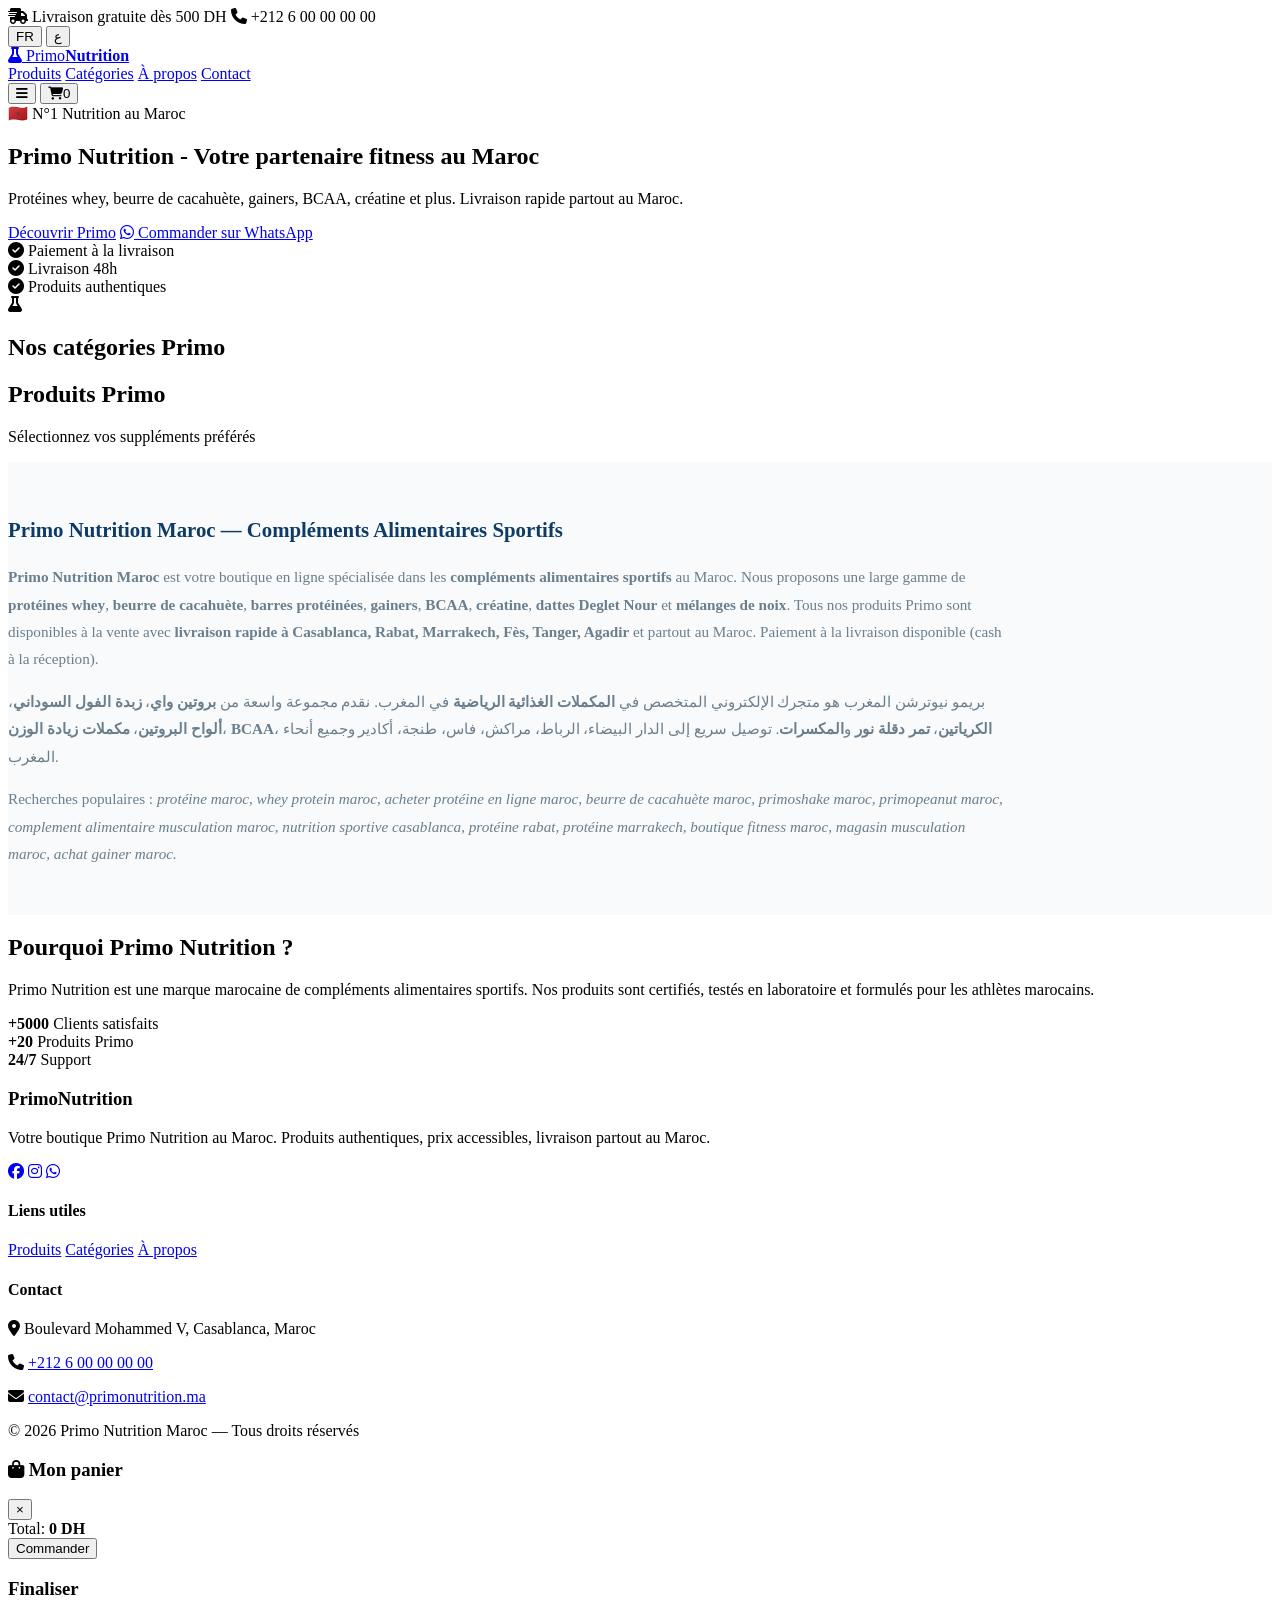
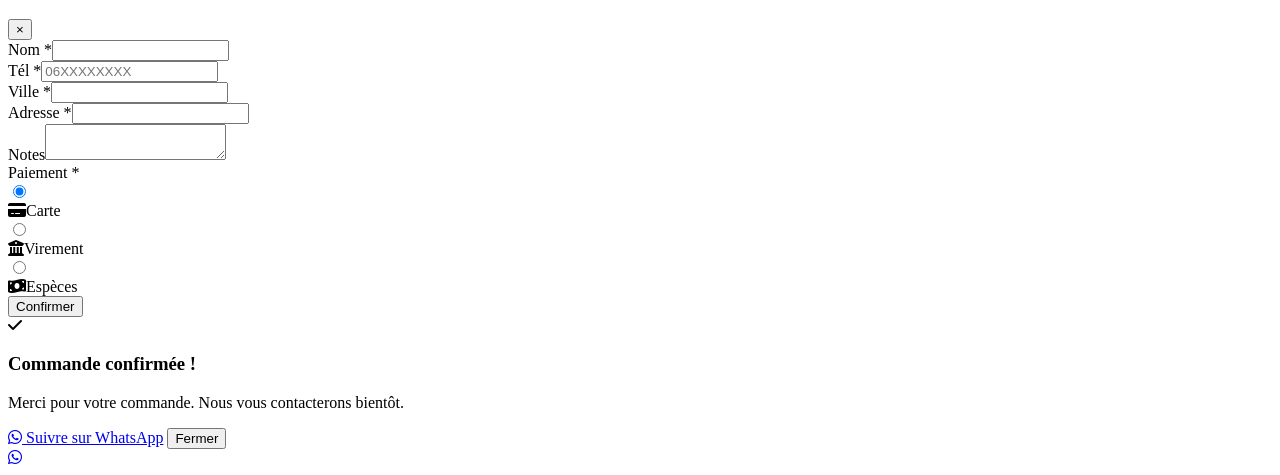
==== commit b4470d6f: "New Born" ====
--- a/index.html
+++ b/index.html
@@ -1,17 +1,199 @@
 <!DOCTYPE html>
-<html lang="fr">
+<html lang="fr" dir="ltr">
 <head>
 <meta charset="UTF-8">
+<meta http-equiv="X-UA-Compatible" content="IE=edge">
+
+<!-- ============================================
+     BASE
+============================================ -->
 <base href="/dashboard/gym/">
 <meta name="viewport" content="width=device-width, initial-scale=1.0">
-<title>Primo Nutrition Maroc | Compléments Sportifs</title>
+<meta name="theme-color" content="#0d3b66">
+
+<!-- ============================================
+     PRIMARY SEO — TITLE & DESCRIPTION
+============================================ -->
+<title>Primo Nutrition Maroc | Protéines, Beurre de Cacahuète & Compléments Sportifs — Livraison Partout au Maroc</title>
+
+<meta name="description" content="Achetez Primo Nutrition au Maroc ✅ Protéines whey, beurre de cacahuète, BCAA, créatine, barres protéinées, dattes & noix. Paiement à la livraison 🚚 Livraison 48h à Casablanca, Rabat, Marrakech, Fès, Tanger. PrimoShake, Primopeanut & plus.">
+
+<meta name="keywords" content="primo nutrition maroc, primo maroc, primoshake maroc, primopeanut maroc, protéine maroc, whey maroc, beurre de cacahuète maroc, complement alimentaire maroc, nutrition sportive maroc, musculation maroc, fitness maroc, gainer maroc, bcaa maroc, créatine maroc, barre protéinée maroc, dattes deglet nour, noix maroc, achat protéine en ligne maroc, livraison protéine casablanca, protéine rabat, protéine marrakech, magasin musculation maroc, boutique fitness maroc, sport nutrition maroc, primobar, primocookies, primodates, primonuts, primooats, primopancakes, primorice, primolemon, primobutter, primomix, primomagnesium, primozinc, primod3k2, primoomega3, بريمو المغرب, بروتين المغرب, زبدة الفول السوداني المغرب, مكملات غذائية المغرب, تغذية رياضية المغرب">
+
+<meta name="author" content="Primo Nutrition Maroc">
+<meta name="robots" content="index, follow, max-image-preview:large, max-snippet:-1, max-video-preview:-1">
+<meta name="googlebot" content="index, follow">
+<meta name="language" content="French, Arabic">
+<meta name="geo.region" content="MA">
+<meta name="geo.placename" content="Casablanca, Maroc">
+<meta name="geo.position" content="33.5731;-7.5898">
+<meta name="ICBM" content="33.5731, -7.5898">
+
+<!-- ============================================
+     CANONICAL & ALTERNATES
+============================================ -->
+<link rel="canonical" href="https://goatx666.ngrok.app/dashboard/gym/">
+<link rel="alternate" hreflang="fr-MA" href="https://goatx666.ngrok.app/dashboard/gym/">
+<link rel="alternate" hreflang="ar-MA" href="https://goatx666.ngrok.app/dashboard/gym/?lang=ar">
+<link rel="alternate" hreflang="x-default" href="https://goatx666.ngrok.app/dashboard/gym/">
+
+<!-- ============================================
+     OPEN GRAPH (Facebook / WhatsApp)
+============================================ -->
+<meta property="og:type" content="website">
+<meta property="og:site_name" content="Primo Nutrition Maroc">
+<meta property="og:title" content="Primo Nutrition Maroc | Protéines & Compléments Sportifs — Livraison 48h">
+<meta property="og:description" content="Protéines whey, beurre de cacahuète, BCAA, barres protéinées. ✅ Produits authentiques ⚡ Livraison rapide partout au Maroc 💵 Paiement à la livraison.">
+<meta property="og:url" content="https://goatx666.ngrok.app/dashboard/gym/">
+<meta property="og:image" content="https://goatx666.ngrok.app/dashboard/gym/uploads/og-image.jpg">
+<meta property="og:image:width" content="1200">
+<meta property="og:image:height" content="630">
+<meta property="og:image:alt" content="Primo Nutrition — Compléments sportifs au Maroc">
+<meta property="og:locale" content="fr_MA">
+<meta property="og:locale:alternate" content="ar_MA">
+
+<!-- ============================================
+     TWITTER CARD
+============================================ -->
+<meta name="twitter:card" content="summary_large_image">
+<meta name="twitter:site" content="@primonutrition">
+<meta name="twitter:title" content="Primo Nutrition Maroc | Protéines & Compléments Sportifs">
+<meta name="twitter:description" content="Protéines, beurre de cacahuète, barres, dattes. Livraison 48h partout au Maroc. Paiement à la livraison.">
+<meta name="twitter:image" content="https://goatx666.ngrok.app/dashboard/gym/uploads/og-image.jpg">
+
+<!-- ============================================
+     FAVICONS
+============================================ -->
+<link rel="icon" type="image/png" href="uploads/favicon.png">
+<link rel="apple-touch-icon" href="uploads/apple-touch-icon.png">
+
+<!-- ============================================
+     PERFORMANCE
+============================================ -->
 <link rel="preconnect" href="https://fonts.googleapis.com">
+<link rel="preconnect" href="https://fonts.gstatic.com" crossorigin>
+<link rel="preconnect" href="https://cdnjs.cloudflare.com">
+<link rel="dns-prefetch" href="//fonts.googleapis.com">
+<link rel="dns-prefetch" href="//cdnjs.cloudflare.com">
+
+<!-- ============================================
+     FONTS + ICONS
+============================================ -->
 <link href="https://fonts.googleapis.com/css2?family=Cairo:wght@400;600;700;900&family=Poppins:wght@400;500;600;700;800&display=swap" rel="stylesheet">
 <link rel="stylesheet" href="https://cdnjs.cloudflare.com/ajax/libs/font-awesome/6.4.0/css/all.min.css">
+
+<!-- ============================================
+     STYLES
+============================================ -->
 <link rel="stylesheet" href="css/style.css">
+
+<!-- ============================================
+     STRUCTURED DATA — Organization / LocalBusiness
+============================================ -->
+<script type="application/ld+json">
+{
+  "@context": "https://schema.org",
+  "@type": "Store",
+  "name": "Primo Nutrition Maroc",
+  "alternateName": "بريمو نيوترشن المغرب",
+  "url": "https://goatx666.ngrok.app/dashboard/gym/",
+  "logo": "https://goatx666.ngrok.app/dashboard/gym/uploads/logo.png",
+  "image": "https://goatx666.ngrok.app/dashboard/gym/uploads/og-image.jpg",
+  "description": "Boutique de compléments alimentaires sportifs au Maroc : protéines, beurre de cacahuète, BCAA, créatine, barres protéinées, dattes et noix. Livraison partout au Maroc.",
+  "priceRange": "8-600 MAD",
+  "currenciesAccepted": "MAD",
+  "paymentAccepted": "Cash on Delivery, Credit Card, Bank Transfer",
+  "address": {
+    "@type": "PostalAddress",
+    "streetAddress": "Boulevard Mohammed V",
+    "addressLocality": "Casablanca",
+    "addressRegion": "Casablanca-Settat",
+    "postalCode": "20000",
+    "addressCountry": "MA"
+  },
+  "geo": {
+    "@type": "GeoCoordinates",
+    "latitude": 33.5731,
+    "longitude": -7.5898
+  },
+  "areaServed": [
+    { "@type": "City", "name": "Casablanca" },
+    { "@type": "City", "name": "Rabat" },
+    { "@type": "City", "name": "Marrakech" },
+    { "@type": "City", "name": "Fès" },
+    { "@type": "City", "name": "Tanger" },
+    { "@type": "City", "name": "Agadir" },
+    { "@type": "City", "name": "Meknès" },
+    { "@type": "City", "name": "Oujda" },
+    { "@type": "City", "name": "Kénitra" },
+    { "@type": "City", "name": "Tétouan" }
+  ],
+  "openingHoursSpecification": [{
+    "@type": "OpeningHoursSpecification",
+    "dayOfWeek": ["Monday","Tuesday","Wednesday","Thursday","Friday","Saturday","Sunday"],
+    "opens": "09:00",
+    "closes": "22:00"
+  }],
+  "contactPoint": [{
+    "@type": "ContactPoint",
+    "telephone": "+212600000000",
+    "contactType": "customer service",
+    "areaServed": "MA",
+    "availableLanguage": ["French","Arabic","English"]
+  }],
+  "sameAs": [
+    "https://www.facebook.com/primonutrition",
+    "https://www.instagram.com/primonutrition"
+  ],
+  "aggregateRating": {
+    "@type": "AggregateRating",
+    "ratingValue": "4.8",
+    "reviewCount": "5000",
+    "bestRating": "5"
+  }
+}
+</script>
+
+<!-- ============================================
+     STRUCTURED DATA — Website + SearchAction
+============================================ -->
+<script type="application/ld+json">
+{
+  "@context": "https://schema.org",
+  "@type": "WebSite",
+  "name": "Primo Nutrition Maroc",
+  "url": "https://goatx666.ngrok.app/dashboard/gym/",
+  "potentialAction": {
+    "@type": "SearchAction",
+    "target": "https://goatx666.ngrok.app/dashboard/gym/?search={search_term_string}",
+    "query-input": "required name=search_term_string"
+  },
+  "inLanguage": ["fr-MA", "ar-MA"]
+}
+</script>
+
+<!-- ============================================
+     STRUCTURED DATA — Breadcrumb
+============================================ -->
+<script type="application/ld+json">
+{
+  "@context": "https://schema.org",
+  "@type": "BreadcrumbList",
+  "itemListElement": [
+    { "@type": "ListItem", "position": 1, "name": "Accueil", "item": "https://goatx666.ngrok.app/dashboard/gym/" },
+    { "@type": "ListItem", "position": 2, "name": "Produits", "item": "https://goatx666.ngrok.app/dashboard/gym/#products" },
+    { "@type": "ListItem", "position": 3, "name": "Catégories", "item": "https://goatx666.ngrok.app/dashboard/gym/#categories" }
+  ]
+}
+</script>
 </head>
+
 <body id="bodyRoot">
 
+<!-- ============ HIDDEN SEO H1 ============ -->
+<h1 style="position:absolute;left:-9999px;top:-9999px;">Primo Nutrition Maroc — Protéines, Beurre de Cacahuète & Compléments Sportifs</h1>
+
+<!-- ============ TOP BAR ============ -->
 <div class="top-bar">
     <div class="container top-bar__inner">
         <div class="top-bar__left">
@@ -19,37 +201,42 @@
             <span><i class="fas fa-phone"></i> +212 6 00 00 00 00</span>
         </div>
         <div class="top-bar__right">
-            <button class="lang-btn active" data-lang="fr">FR</button>
-            <button class="lang-btn" data-lang="ar">ع</button>
+            <button class="lang-btn active" data-lang="fr" aria-label="Français">FR</button>
+            <button class="lang-btn" data-lang="ar" aria-label="العربية">ع</button>
         </div>
     </div>
 </div>
 
+<!-- ============ HEADER ============ -->
 <header class="header">
     <div class="container header__inner">
-        <a href="#" class="logo"><i class="fas fa-flask"></i><span>Primo<strong>Nutrition</strong></span></a>
-        <nav class="nav" id="mainNav">
+        <a href="/" class="logo" aria-label="Primo Nutrition Maroc">
+            <i class="fas fa-flask"></i>
+            <span>Primo<strong>Nutrition</strong></span>
+        </a>
+        <nav class="nav" id="mainNav" aria-label="Navigation principale">
             <a href="#products" data-i18n="navProducts">Produits</a>
             <a href="#categories" data-i18n="navCategories">Catégories</a>
             <a href="#about" data-i18n="navAbout">À propos</a>
             <a href="#contact" data-i18n="navContact">Contact</a>
         </nav>
         <div class="header__actions">
-            <button class="menu-toggle" id="menuToggle"><i class="fas fa-bars"></i></button>
-            <button class="cart-btn" id="cartBtn"><i class="fas fa-shopping-cart"></i><span class="cart-badge" id="cartBadge">0</span></button>
+            <button class="menu-toggle" id="menuToggle" aria-label="Menu"><i class="fas fa-bars"></i></button>
+            <button class="cart-btn" id="cartBtn" aria-label="Panier"><i class="fas fa-shopping-cart"></i><span class="cart-badge" id="cartBadge">0</span></button>
         </div>
     </div>
 </header>
 
+<!-- ============ HERO ============ -->
 <section class="hero">
     <div class="container hero__inner">
         <div class="hero__content">
             <span class="hero__badge" data-i18n="heroBadge">🇲🇦 N°1 Nutrition au Maroc</span>
-            <h1 data-i18n="heroTitle">Primo Nutrition - Votre partenaire fitness</h1>
-            <p data-i18n="heroSubtitle">Protéines, gainers, BCAA et plus.</p>
+            <h2 data-i18n="heroTitle">Primo Nutrition - Votre partenaire fitness au Maroc</h2>
+            <p data-i18n="heroSubtitle">Protéines whey, beurre de cacahuète, gainers, BCAA, créatine et plus. Livraison rapide partout au Maroc.</p>
             <div class="hero__cta">
                 <a href="#products" class="btn btn--primary" data-i18n="heroShopNow">Découvrir Primo</a>
-                <a href="https://wa.me/212600000000" target="_blank" class="btn btn--whatsapp"><i class="fab fa-whatsapp"></i> <span data-i18n="heroWhatsapp">WhatsApp</span></a>
+                <a href="https://wa.me/212600000000" target="_blank" rel="noopener" class="btn btn--whatsapp"><i class="fab fa-whatsapp"></i> <span data-i18n="heroWhatsapp">Commander sur WhatsApp</span></a>
             </div>
             <div class="hero__features">
                 <div class="feature"><i class="fas fa-check-circle"></i> <span data-i18n="feature1">Paiement à la livraison</span></div>
@@ -61,6 +248,7 @@
     </div>
 </section>
 
+<!-- ============ CATEGORIES ============ -->
 <section class="categories" id="categories">
     <div class="container">
         <h2 class="section-title" data-i18n="categoriesTitle">Nos catégories Primo</h2>
@@ -68,6 +256,7 @@
     </div>
 </section>
 
+<!-- ============ PRODUCTS ============ -->
 <section class="products" id="products">
     <div class="container">
         <div class="products__header">
@@ -81,11 +270,37 @@
     </div>
 </section>
 
+<!-- ============ SEO TEXT BLOCK (hidden but crawlable) ============ -->
+<section class="seo-text" style="padding:2rem 0;background:#f8fafc;">
+    <div class="container" style="max-width:1000px;color:#6a7e8c;font-size:0.95rem;line-height:1.8;">
+        <h2 style="font-size:1.3rem;color:#0d3b66;margin-bottom:0.8rem;">Primo Nutrition Maroc — Compléments Alimentaires Sportifs</h2>
+        <p>
+            <strong>Primo Nutrition Maroc</strong> est votre boutique en ligne spécialisée dans les <strong>compléments alimentaires sportifs</strong> au Maroc.
+            Nous proposons une large gamme de <strong>protéines whey</strong>, <strong>beurre de cacahuète</strong>, <strong>barres protéinées</strong>,
+            <strong>gainers</strong>, <strong>BCAA</strong>, <strong>créatine</strong>, <strong>dattes Deglet Nour</strong> et <strong>mélanges de noix</strong>.
+            Tous nos produits Primo sont disponibles à la vente avec <strong>livraison rapide à Casablanca, Rabat, Marrakech, Fès, Tanger, Agadir</strong>
+            et partout au Maroc. Paiement à la livraison disponible (cash à la réception).
+        </p>
+        <p>
+            بريمو نيوترشن المغرب هو متجرك الإلكتروني المتخصص في <strong>المكملات الغذائية الرياضية</strong> في المغرب.
+            نقدم مجموعة واسعة من <strong>بروتين واي</strong>، <strong>زبدة الفول السوداني</strong>، <strong>ألواح البروتين</strong>،
+            <strong>مكملات زيادة الوزن</strong>، <strong>BCAA</strong>، <strong>الكرياتين</strong>، <strong>تمر دقلة نور</strong> و<strong>المكسرات</strong>.
+            توصيل سريع إلى الدار البيضاء، الرباط، مراكش، فاس، طنجة، أكادير وجميع أنحاء المغرب.
+        </p>
+        <p>
+            Recherches populaires : <em>protéine maroc, whey protein maroc, acheter protéine en ligne maroc, beurre de cacahuète maroc,
+            primoshake maroc, primopeanut maroc, complement alimentaire musculation maroc, nutrition sportive casablanca,
+            protéine rabat, protéine marrakech, boutique fitness maroc, magasin musculation maroc, achat gainer maroc.</em>
+        </p>
+    </div>
+</section>
+
+<!-- ============ ABOUT ============ -->
 <section class="about" id="about">
     <div class="container about__inner">
         <div class="about__content">
             <h2 data-i18n="aboutTitle">Pourquoi Primo Nutrition ?</h2>
-            <p data-i18n="aboutText">Primo Nutrition est une marque marocaine...</p>
+            <p data-i18n="aboutText">Primo Nutrition est une marque marocaine de compléments alimentaires sportifs. Nos produits sont certifiés, testés en laboratoire et formulés pour les athlètes marocains.</p>
             <div class="about__stats">
                 <div class="stat"><strong>+5000</strong> <span data-i18n="stat1">Clients satisfaits</span></div>
                 <div class="stat"><strong>+20</strong> <span data-i18n="stat2">Produits Primo</span></div>
@@ -95,15 +310,16 @@
     </div>
 </section>
 
+<!-- ============ FOOTER ============ -->
 <footer class="footer" id="contact">
     <div class="container footer__inner">
         <div class="footer__col">
             <h3>Primo<span>Nutrition</span></h3>
-            <p data-i18n="footerAbout">Votre boutique Primo au Maroc.</p>
+            <p data-i18n="footerAbout">Votre boutique Primo Nutrition au Maroc. Produits authentiques, prix accessibles, livraison partout au Maroc.</p>
             <div class="footer__social">
-                <a href="#"><i class="fab fa-facebook"></i></a>
-                <a href="#"><i class="fab fa-instagram"></i></a>
-                <a href="https://wa.me/212600000000"><i class="fab fa-whatsapp"></i></a>
+                <a href="#" aria-label="Facebook" rel="noopener"><i class="fab fa-facebook"></i></a>
+                <a href="#" aria-label="Instagram" rel="noopener"><i class="fab fa-instagram"></i></a>
+                <a href="https://wa.me/212600000000" aria-label="WhatsApp" rel="noopener"><i class="fab fa-whatsapp"></i></a>
             </div>
         </div>
         <div class="footer__col">
@@ -114,18 +330,19 @@
         </div>
         <div class="footer__col">
             <h4 data-i18n="footerContact">Contact</h4>
-            <p><i class="fas fa-map-marker-alt"></i> Casablanca, Maroc</p>
-            <p><i class="fas fa-phone"></i> +212 6 00 00 00 00</p>
-            <p><i class="fas fa-envelope"></i> contact@primonutrition.ma</p>
-        </div>
-    </div>
-    <div class="footer__bottom"><p>© 2025 Primo Nutrition — <span data-i18n="footerRights">Tous droits réservés</span></p></div>
+            <p><i class="fas fa-map-marker-alt"></i> Boulevard Mohammed V, Casablanca, Maroc</p>
+            <p><i class="fas fa-phone"></i> <a href="tel:+212600000000">+212 6 00 00 00 00</a></p>
+            <p><i class="fas fa-envelope"></i> <a href="mailto:contact@primonutrition.ma">contact@primonutrition.ma</a></p>
+        </div>
+    </div>
+    <div class="footer__bottom"><p>© 2026 Primo Nutrition Maroc — <span data-i18n="footerRights">Tous droits réservés</span></p></div>
 </footer>
 
-<aside class="cart-sidebar" id="cartSidebar">
+<!-- ============ CART SIDEBAR ============ -->
+<aside class="cart-sidebar" id="cartSidebar" aria-label="Panier">
     <div class="cart-sidebar__header">
         <h3><i class="fas fa-shopping-bag"></i> <span data-i18n="cartTitle">Mon panier</span></h3>
-        <button class="close-btn" id="closeCart">&times;</button>
+        <button class="close-btn" id="closeCart" aria-label="Fermer">&times;</button>
     </div>
     <div class="cart-sidebar__body" id="cartBody"></div>
     <div class="cart-sidebar__footer">
@@ -134,21 +351,22 @@
     </div>
 </aside>
 
-<div class="modal" id="checkoutModal">
+<!-- ============ CHECKOUT MODAL ============ -->
+<div class="modal" id="checkoutModal" role="dialog" aria-modal="true">
     <div class="modal__dialog">
         <div class="modal__header">
             <h3 data-i18n="checkoutTitle">Finaliser</h3>
-            <button class="close-btn" id="closeCheckout">&times;</button>
+            <button class="close-btn" id="closeCheckout" aria-label="Fermer">&times;</button>
         </div>
         <div class="modal__body">
             <form id="checkoutForm">
                 <div class="form-row">
-                    <div class="form-group"><label data-i18n="formName">Nom *</label><input name="name" required></div>
-                    <div class="form-group"><label data-i18n="formPhone">Tél *</label><input name="phone" required></div>
+                    <div class="form-group"><label data-i18n="formName">Nom *</label><input name="name" required autocomplete="name"></div>
+                    <div class="form-group"><label data-i18n="formPhone">Tél *</label><input name="phone" required autocomplete="tel" placeholder="06XXXXXXXX"></div>
                 </div>
                 <div class="form-row">
-                    <div class="form-group"><label data-i18n="formCity">Ville *</label><input name="city" required></div>
-                    <div class="form-group"><label data-i18n="formAddress">Adresse *</label><input name="address" required></div>
+                    <div class="form-group"><label data-i18n="formCity">Ville *</label><input name="city" required autocomplete="address-level2"></div>
+                    <div class="form-group"><label data-i18n="formAddress">Adresse *</label><input name="address" required autocomplete="street-address"></div>
                 </div>
                 <div class="form-group"><label data-i18n="formNotes">Notes</label><textarea name="notes" rows="2"></textarea></div>
                 <label class="payment-label" data-i18n="formPayment">Paiement *</label>
@@ -164,22 +382,27 @@
     </div>
 </div>
 
-<div class="modal" id="successModal">
+<!-- ============ SUCCESS MODAL ============ -->
+<div class="modal" id="successModal" role="dialog" aria-modal="true">
     <div class="modal__dialog modal__dialog--small">
         <div class="success-content">
             <div class="success-icon"><i class="fas fa-check"></i></div>
             <h3 data-i18n="successTitle">Commande confirmée !</h3>
-            <p data-i18n="successText">Merci pour votre commande.</p>
-            <a href="#" target="_blank" class="btn btn--whatsapp btn--full"><i class="fab fa-whatsapp"></i> <span data-i18n="successWhatsapp">Suivre sur WhatsApp</span></a>
+            <p data-i18n="successText">Merci pour votre commande. Nous vous contacterons bientôt.</p>
+            <a href="#" target="_blank" rel="noopener" class="btn btn--whatsapp btn--full"><i class="fab fa-whatsapp"></i> <span data-i18n="successWhatsapp">Suivre sur WhatsApp</span></a>
             <button class="btn btn--outline btn--full" id="closeSuccess" data-i18n="successClose">Fermer</button>
         </div>
     </div>
 </div>
 
+<!-- ============ OVERLAY / TOAST / WHATSAPP ============ -->
 <div class="overlay" id="overlay"></div>
 <div class="toast" id="toast"></div>
-<a href="https://wa.me/212600000000" class="whatsapp-float" target="_blank"><i class="fab fa-whatsapp"></i></a>
-
+<a href="https://wa.me/212600000000?text=Bonjour%20Primo%20Nutrition" class="whatsapp-float" target="_blank" rel="noopener" aria-label="Commander sur WhatsApp">
+    <i class="fab fa-whatsapp"></i>
+</a>
+
+<!-- ============ SCRIPTS ============ -->
 <script src="js/translations.js"></script>
 <script src="js/api.js"></script>
 <script src="js/cart.js"></script>
